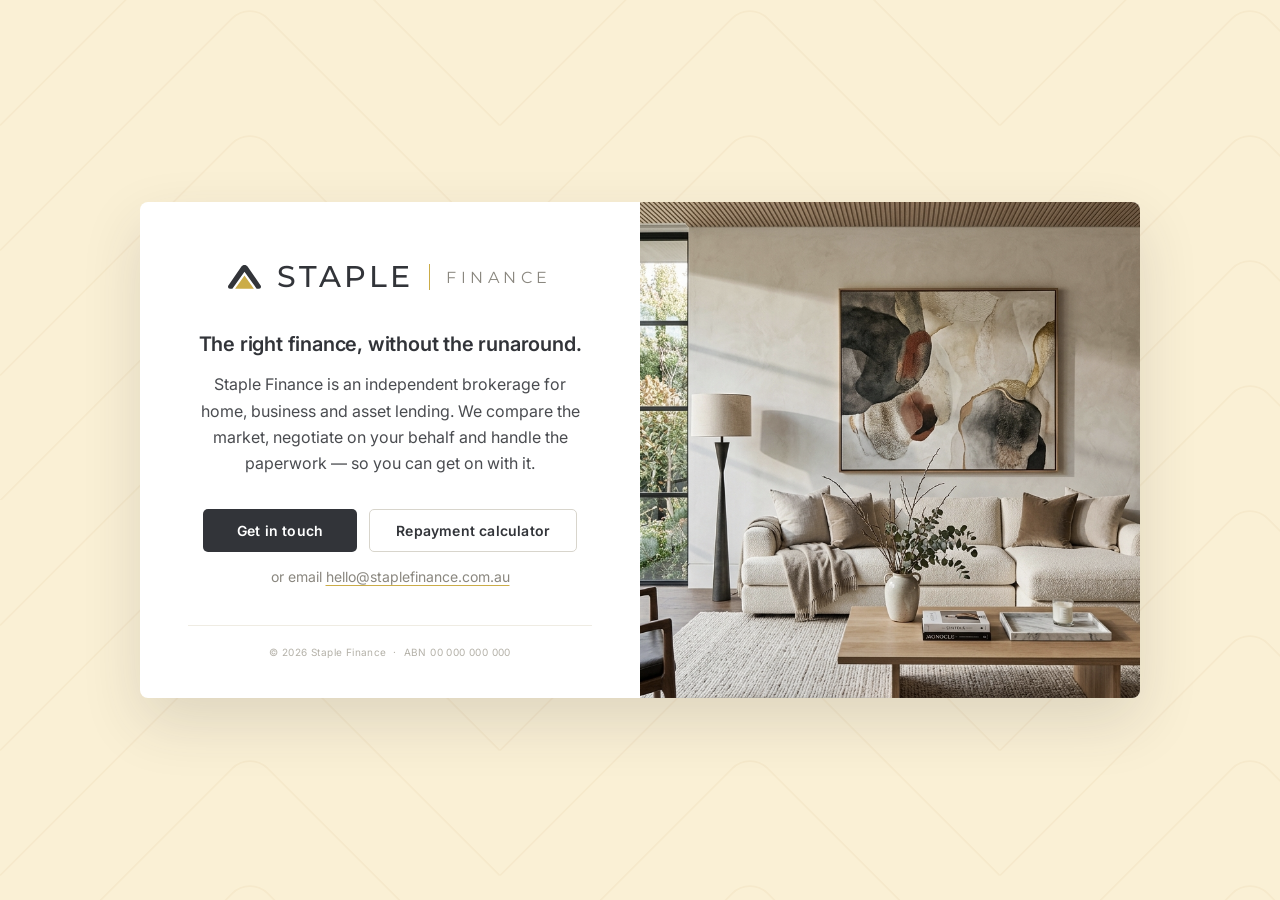
==== index.html @ e31e8fbb "Add files via upload" ====
<!DOCTYPE html>
<html lang="en">
<head>
<meta charset="UTF-8">
<meta name="viewport" content="width=device-width, initial-scale=1.0">
<title>Staple Finance — Finance brokerage</title>
<meta name="description" content="Staple Finance is an independent finance brokerage. Home, business and asset lending — compared, negotiated and handled for you.">
<link rel="preconnect" href="https://fonts.googleapis.com">
<link rel="preconnect" href="https://fonts.gstatic.com" crossorigin>
<link href="https://fonts.googleapis.com/css2?family=Montserrat:wght@400;500&family=Inter:wght@400;600&display=swap" rel="stylesheet">
<link rel="stylesheet" href="style.css">
</head>
<body>

  <!-- One card, two views. The home view
       and the calculator view live inside
       the same white card; switching views
       animates the card's size smoothly
       (see the router script at the bottom
       of this file). -->
  <main class="content-box" id="card">

    <!-- ================================
         VIEW 1 — HOME
    ================================= -->
    <div class="view view-home" id="viewHome">

      <div class="card-content">

        <!-- Logo lockup (Option 03 — inline) -->
        <div class="logo-block">
          <svg class="logo-mark" viewBox="0 0 234.395 168.087" role="img" aria-label="Staple Finance logo">
            <g transform="matrix(1.4234267,0,0,1.4234267,-28.850034,-114.42815)">
              <path fill="#323439" d="m 102.59697,80.389591 c -5.995126,-0.03627 -12.215134,3.16446 -16.22981,8.991109 l -64.279208,93.29066 c -0.02399,0.0345 -0.04761,0.0691 -0.07116,0.10383 l -0.01343,0.0189 c -1.130088,1.6703 -1.735381,3.6522 -1.735343,5.68198 6e-5,5.5226 4.387096,9.99937 9.798516,9.99928 0.04978,4e-5 0.09943,-3e-5 0.14921,-7.3e-4 v 7.3e-4 h 11.816306 l 60.570729,-84.5544 60.57073,84.5544 h 11.86423 v -3.6e-4 c 0.0338,3.5e-4 0.0675,3.7e-4 0.10129,3.6e-4 5.41142,1e-4 9.79845,-4.47668 9.79851,-9.99928 -0.003,-2.03107 -0.61302,-4.01308 -1.74732,-5.68198 h 0.0116 l -0.10964,-0.15864 -0.001,-0.002 -7.3e-4,-0.001 -64.2527,-93.251447 c -4.01714,-5.830227 -10.2422,-9.031735 -16.24071,-8.991472 z"/>
              <path fill="#cbac48" transform="matrix(0.90777904,0,0,0.7310362,14.575642,61.679093)" d="m 96.969789,97.631096 51.670271,89.495534 -103.340543,0 z"/>
            </g>
          </svg>
          <span class="logo-staple">STAPLE</span>
          <span class="logo-divider" aria-hidden="true"></span>
          <span class="logo-finance">Finance</span>
        </div>

        <h1>The right finance, without the&nbsp;runaround.</h1>

        <p class="lede">
          Staple Finance is an independent brokerage for home, business
          and asset lending. We compare the market, negotiate on your
          behalf and handle the paperwork — so you can get on with it.
        </p>

        <div class="btn-row">
          <a href="mailto:hello@staplefinance.com.au" class="btn">Get in touch</a>
          <a href="#calculator" class="btn btn-ghost">Repayment calculator</a>
        </div>

        <p class="alt-contact">
          or email <a href="mailto:hello@staplefinance.com.au">hello@staplefinance.com.au</a>
        </p>

        <footer class="fineprint">
          © 2026 Staple Finance&nbsp;&nbsp;·&nbsp;&nbsp;ABN 00 000 000 000
        </footer>

      </div>

      <div class="card-image">
        <img src="assets/Image_211234.jpeg" alt="">
      </div>

    </div>

    <!-- ================================
         VIEW 2 — CALCULATOR
    ================================= -->
    <div class="view view-calc" id="viewCalc" hidden>

      <header class="calc-header">
        <a href="#home" class="calc-brand" aria-label="Staple Finance — home">
          <svg class="logo-mark" viewBox="0 0 234.395 168.087" role="img" aria-label="">
            <g transform="matrix(1.4234267,0,0,1.4234267,-28.850034,-114.42815)">
              <path fill="#323439" d="m 102.59697,80.389591 c -5.995126,-0.03627 -12.215134,3.16446 -16.22981,8.991109 l -64.279208,93.29066 c -0.02399,0.0345 -0.04761,0.0691 -0.07116,0.10383 l -0.01343,0.0189 c -1.130088,1.6703 -1.735381,3.6522 -1.735343,5.68198 6e-5,5.5226 4.387096,9.99937 9.798516,9.99928 0.04978,4e-5 0.09943,-3e-5 0.14921,-7.3e-4 v 7.3e-4 h 11.816306 l 60.570729,-84.5544 60.57073,84.5544 h 11.86423 v -3.6e-4 c 0.0338,3.5e-4 0.0675,3.7e-4 0.10129,3.6e-4 5.41142,1e-4 9.79845,-4.47668 9.79851,-9.99928 -0.003,-2.03107 -0.61302,-4.01308 -1.74732,-5.68198 h 0.0116 l -0.10964,-0.15864 -0.001,-0.002 -7.3e-4,-0.001 -64.2527,-93.251447 c -4.01714,-5.830227 -10.2422,-9.031735 -16.24071,-8.991472 z"/>
              <path fill="#cbac48" transform="matrix(0.90777904,0,0,0.7310362,14.575642,61.679093)" d="m 96.969789,97.631096 51.670271,89.495534 -103.340543,0 z"/>
            </g>
          </svg>
          <span class="logo-staple">STAPLE</span>
          <span class="logo-divider" aria-hidden="true"></span>
          <span class="logo-finance">Finance</span>
        </a>
        <a href="#home" class="back-link">&larr; Back</a>
      </header>

      <h1 class="calc-title">Repayment calculator</h1>

      <div class="calc-grid">

        <!-- =========== Controls =========== -->
        <div class="calc-controls">

          <div class="field">
            <label class="field-label" for="loanAmount">Loan amount</label>
            <div class="money-input">
              <span class="money-prefix">$</span>
              <input type="text" id="loanAmount" inputmode="numeric" value="500,000" autocomplete="off">
            </div>
          </div>

          <div class="field">
            <span class="field-label" id="freqLabel">Payment frequency</span>
            <div class="segmented" role="group" aria-labelledby="freqLabel">
              <button type="button" data-freq="weekly">Weekly</button>
              <button type="button" data-freq="fortnightly">Fortnightly</button>
              <button type="button" data-freq="monthly" class="active">Monthly</button>
            </div>
          </div>

          <div class="field">
            <label class="field-label" for="rate">
              Interest rate
              <span class="field-value">
                <input type="number" class="inline-num" id="rateInput" min="1" max="10" step="0.05" value="5.5" inputmode="decimal">
                <span class="unit">% p.a.</span>
              </span>
            </label>
            <input type="range" id="rate" min="1" max="10" step="0.05" value="5.5" aria-label="Interest rate slider">
            <div class="range-ends"><span>1%</span><span>10%</span></div>
          </div>

          <div class="field">
            <label class="field-label" for="term">
              Loan term
              <span class="field-value">
                <input type="number" class="inline-num" id="termInput" min="1" max="40" step="1" value="30" inputmode="numeric">
                <span class="unit">years</span>
              </span>
            </label>
            <input type="range" id="term" min="1" max="40" step="1" value="30" aria-label="Loan term slider">
            <div class="range-ends"><span>1 yr</span><span>40 yrs</span></div>
          </div>

        </div>

        <!-- =========== Results =========== -->
        <div class="calc-results">

          <div class="repayment-hero">
            <div class="repayment-label" id="repaymentLabel">Monthly repayments</div>
            <div class="repayment-amount" id="repaymentAmount">$2,839</div>
            <div class="repayment-monthly-wrap" id="monthlyWrap">
              <div class="repayment-monthly" id="repaymentMonthly"></div>
            </div>
          </div>

          <div class="stat-row">
            <div class="stat">
              <span class="stat-label">Total interest</span>
              <span class="stat-value" id="totalInterest">–</span>
            </div>
            <div class="stat">
              <span class="stat-label">Total paid</span>
              <span class="stat-value" id="totalPaid">–</span>
            </div>
          </div>

          <div class="chart-wrap" id="chartWrap">
            <div class="chart-legend">
              <span class="key"><span class="swatch swatch-ink"></span>Total remaining</span>
              <span class="key"><span class="swatch swatch-gold"></span>Principal</span>
              <span class="key"><span class="swatch swatch-area"></span>Interest remaining</span>
            </div>
            <canvas id="chart" height="260" aria-label="Chart showing the principal and total amount remaining reducing over the life of the loan" role="img"></canvas>
            <div class="chart-tip" id="chartTip" role="status" aria-live="polite"></div>
          </div>

        </div>
      </div>

      <footer class="fineprint calc-fineprint">
        Estimates only, based on the inputs above, and assume the rate stays the same
        for the full term. Excludes fees and charges. This is general information,
        not financial or credit advice.
      </footer>

    </div>

  </main>

<script>
(function () {
  "use strict";

  /* ====================================
     PART 1 — VIEW ROUTER + CARD MORPH
     Swapping views uses the FLIP
     technique: measure the card, swap
     the content, measure again, then
     animate from the old size to the
     new size. Works in every browser.
  ==================================== */
  var card     = document.getElementById("card");
  var viewHome = document.getElementById("viewHome");
  var viewCalc = document.getElementById("viewCalc");
  var reduceMotion = window.matchMedia("(prefers-reduced-motion: reduce)");
  var morphTimer = null;

  function currentTarget() {
    return location.hash === "#calculator" ? "calc" : "home";
  }

  function applyView(target, animate) {
    var showEl = target === "calc" ? viewCalc : viewHome;
    var hideEl = target === "calc" ? viewHome : viewCalc;
    if (!showEl.hidden) return; /* already showing */

    if (!animate || reduceMotion.matches) {
      hideEl.hidden = true;
      showEl.hidden = false;
      if (target === "calc") update();
      return;
    }

    /* F irst: measure the card as it is */
    var first = card.getBoundingClientRect();

    /* swap the content */
    hideEl.hidden = true;
    showEl.hidden = false;
    if (target === "calc") update(); /* draw chart at new width */

    /* L ast: measure the card as it will be */
    var second = card.getBoundingClientRect();

    /* I nvert: pin the card at its old size */
    card.style.width  = first.width + "px";
    card.style.height = first.height + "px";
    void card.offsetWidth; /* force the browser to apply it */

    /* P lay: transition to the new size */
    card.classList.add("morphing");
    showEl.classList.add("view-enter");
    card.style.width  = second.width + "px";
    card.style.height = second.height + "px";

    clearTimeout(morphTimer);
    var done = function () {
      card.classList.remove("morphing");
      card.style.width = "";
      card.style.height = "";
      showEl.classList.remove("view-enter");
    };
    card.addEventListener("transitionend", function handler(e) {
      if (e.target !== card) return;
      card.removeEventListener("transitionend", handler);
      clearTimeout(morphTimer);
      done();
    });
    morphTimer = setTimeout(done, 600); /* safety net */
  }

  window.addEventListener("hashchange", function () {
    applyView(currentTarget(), true);
  });

  /* ====================================
     PART 2 — CALCULATOR
  ==================================== */
  var state = { amount: 500000, freq: "monthly", rate: 5.5, term: 30 };
  var PERIODS = { weekly: 52, fortnightly: 26, monthly: 12 };
  var FREQ_LABEL = { weekly: "Weekly repayments", fortnightly: "Fortnightly repayments", monthly: "Monthly repayments" };

  var amountEl  = document.getElementById("loanAmount");
  var rateEl    = document.getElementById("rate");
  var termEl    = document.getElementById("term");
  var rateInput = document.getElementById("rateInput");
  var termInput = document.getElementById("termInput");
  var segBtns   = document.querySelectorAll(".segmented button");
  var repayLbl  = document.getElementById("repaymentLabel");
  var repayAmt  = document.getElementById("repaymentAmount");
  var repayMo   = document.getElementById("repaymentMonthly");
  var moWrap    = document.getElementById("monthlyWrap");
  var intEl     = document.getElementById("totalInterest");
  var paidEl    = document.getElementById("totalPaid");
  var canvas    = document.getElementById("chart");
  var chartWrap = document.getElementById("chartWrap");
  var chartTip  = document.getElementById("chartTip");
  var ctx       = canvas.getContext("2d");

  /* Everything the chart + tooltip needs,
     refreshed on every recalculation */
  var geo = null;
  var hoverYear = null;

  function fmt(v) {
    return "$" + Math.round(v).toLocaleString("en-AU");
  }
  function fmtShort(v) {
    if (v >= 1e6) return "$" + (v / 1e6).toFixed(v >= 1e7 ? 0 : 1) + "m";
    if (v >= 1e3) return "$" + Math.round(v / 1e3) + "k";
    return "$" + Math.round(v);
  }
  function clamp(v, lo, hi) {
    return Math.min(hi, Math.max(lo, v));
  }

  function repaymentPerPeriod(L, annualPct, years, periodsPerYear) {
    var r = annualPct / 100 / periodsPerYear;
    var n = years * periodsPerYear;
    if (r === 0) return L / n;
    return (L * r) / (1 - Math.pow(1 + r, -n));
  }

  function balanceAfter(L, r, pay, k) {
    if (r === 0) return Math.max(0, L - pay * k);
    var g = Math.pow(1 + r, k);
    return Math.max(0, L * g - (pay * (g - 1)) / r);
  }

  function update() {
    var periods = PERIODS[state.freq];
    var pay = repaymentPerPeriod(state.amount, state.rate, state.term, periods);
    var totalPaid = pay * periods * state.term;

    repayLbl.textContent = FREQ_LABEL[state.freq];
    repayAmt.textContent = fmt(pay);

    if (state.freq !== "monthly") {
      var monthlyPay = repaymentPerPeriod(state.amount, state.rate, state.term, 12);
      repayMo.textContent = "\u2248 " + fmt(monthlyPay) + " per month";
      moWrap.classList.add("open");
    } else {
      moWrap.classList.remove("open");
    }

    intEl.textContent  = fmt(totalPaid - state.amount);
    paidEl.textContent = fmt(totalPaid);

    /* Build the chart data */
    var r = state.rate / 100 / periods;
    var n = state.term * periods;
    var balance = [], totalRemaining = [];
    for (var y = 0; y <= state.term; y++) {
      var k = y * periods;
      balance.push(balanceAfter(state.amount, r, pay, k));
      totalRemaining.push(pay * (n - k));
    }

    geo = {
      pay: pay,
      periods: periods,
      years: state.term,
      balance: balance,
      totalRemaining: totalRemaining,
      maxY: totalPaid
    };
    hoverYear = null;
    hideTip();
    drawChart();
  }

  /* ------------------------------------
     Chart — two declining lines.
     · ink  = total remaining to pay
     · gold = principal still owed
     The grey band between them is the
     interest still to be paid; the gold
     area under the principal line is
     the principal still owed.
  ------------------------------------ */
  function drawChart() {
    if (!geo) return;

    var dpr = window.devicePixelRatio || 1;
    var cssW = canvas.clientWidth;
    var cssH = 260;
    if (cssW === 0) return; /* view is hidden */
    canvas.width = cssW * dpr;
    canvas.height = cssH * dpr;
    ctx.setTransform(dpr, 0, 0, dpr, 0, 0);

    var padL = 52, padR = 10, padT = 12, padB = 30;
    var w = cssW - padL - padR;
    var h = cssH - padT - padB;

    /* remember for the tooltip */
    geo.padL = padL; geo.w = w;

    var years = geo.years;
    var maxY = geo.maxY;

    function X(yy) { return padL + (yy / years) * w; }
    function Y(v)  { return padT + h - (v / maxY) * h; }

    ctx.clearRect(0, 0, cssW, cssH);
    ctx.font = "10px Inter, sans-serif";
    ctx.fillStyle = "#b4b1a8";

    /* horizontal gridlines + labels */
    ctx.strokeStyle = "#efece3";
    ctx.lineWidth = 1;
    var steps = 4;
    for (var i = 0; i <= steps; i++) {
      var v = (maxY / steps) * i;
      var gy = Y(v);
      ctx.beginPath();
      ctx.moveTo(padL, gy);
      ctx.lineTo(padL + w, gy);
      ctx.stroke();
      ctx.textAlign = "right";
      ctx.fillText(fmtShort(v), padL - 8, gy + 3);
    }

    /* x-axis labels */
    ctx.textAlign = "center";
    var xStep = years > 30 ? 10 : years > 12 ? 5 : years > 6 ? 2 : 1;
    for (var yr = 0; yr <= years; yr += xStep) {
      ctx.fillText(yr, X(yr), padT + h + 18);
    }
    ctx.fillText("Years", padL + w / 2, padT + h + 30);

    /* grey band — interest remaining:
       forward along the total line, back
       along the principal line */
    ctx.beginPath();
    ctx.moveTo(X(0), Y(geo.totalRemaining[0]));
    for (var a = 1; a <= years; a++) ctx.lineTo(X(a), Y(geo.totalRemaining[a]));
    for (var b = years; b >= 0; b--) ctx.lineTo(X(b), Y(geo.balance[b]));
    ctx.closePath();
    ctx.fillStyle = "rgba(50, 52, 57, 0.08)";
    ctx.fill();

    /* gold area — principal still owed */
    ctx.beginPath();
    ctx.moveTo(X(0), Y(geo.balance[0]));
    for (var c = 1; c <= years; c++) ctx.lineTo(X(c), Y(geo.balance[c]));
    ctx.lineTo(X(years), Y(0));
    ctx.lineTo(X(0), Y(0));
    ctx.closePath();
    ctx.fillStyle = "rgba(203, 172, 72, 0.14)";
    ctx.fill();

    function line(series, color) {
      ctx.strokeStyle = color;
      ctx.lineWidth = 2;
      ctx.lineJoin = "round";
      ctx.beginPath();
      for (var p = 0; p <= years; p++) {
        var px = X(p), py = Y(series[p]);
        if (p === 0) ctx.moveTo(px, py); else ctx.lineTo(px, py);
      }
      ctx.stroke();
    }

    line(geo.totalRemaining, "#323439");
    line(geo.balance, "#cbac48");

    /* hover marker: vertical guide + dots */
    if (hoverYear !== null) {
      var hx = X(hoverYear);
      ctx.strokeStyle = "#d8d5cc";
      ctx.lineWidth = 1;
      ctx.setLineDash([3, 3]);
      ctx.beginPath();
      ctx.moveTo(hx, padT);
      ctx.lineTo(hx, padT + h);
      ctx.stroke();
      ctx.setLineDash([]);

      function dot(v, color) {
        ctx.beginPath();
        ctx.arc(hx, Y(v), 4, 0, Math.PI * 2);
        ctx.fillStyle = color;
        ctx.fill();
        ctx.strokeStyle = "#ffffff";
        ctx.lineWidth = 1.5;
        ctx.stroke();
      }
      dot(geo.totalRemaining[hoverYear], "#323439");
      dot(geo.balance[hoverYear], "#cbac48");
    }
  }

  /* ------------------------------------
     Tooltip — snaps to the nearest year,
     follows the cursor.
  ------------------------------------ */
  function showTip(e) {
    if (!geo || !geo.w) return;

    var rect = canvas.getBoundingClientRect();
    var x = e.clientX - rect.left;
    var frac = clamp((x - geo.padL) / geo.w, 0, 1);
    var yr = Math.round(frac * geo.years);

    if (yr !== hoverYear) {
      hoverYear = yr;
      drawChart();
    }

    var balance = geo.balance[yr];
    var principalPaid = state.amount - balance;
    var paidToDate = geo.pay * geo.periods * yr;
    var interestPaid = Math.max(0, paidToDate - principalPaid);

    chartTip.innerHTML =
      '<div class="tip-year">Year ' + yr + "</div>" +
      '<div class="tip-row"><span class="tip-dot" style="background:#cbac48"></span>Balance<b>' + fmt(balance) + "</b></div>" +
      '<div class="tip-row"><span class="tip-dot" style="background:#323439"></span>Principal paid<b>' + fmt(principalPaid) + "</b></div>" +
      '<div class="tip-row"><span class="tip-dot tip-dot-hollow"></span>Interest paid<b>' + fmt(interestPaid) + "</b></div>";
    chartTip.style.display = "block";

    /* position beside the cursor, flipping
       to the left near the right edge */
    var wrapRect = chartWrap.getBoundingClientRect();
    var tipW = chartTip.offsetWidth;
    var left = e.clientX - wrapRect.left + 16;
    if (left + tipW > wrapRect.width - 4) {
      left = e.clientX - wrapRect.left - tipW - 16;
    }
    var top = e.clientY - wrapRect.top + 16;
    var tipH = chartTip.offsetHeight;
    if (top + tipH > wrapRect.height - 4) {
      top = e.clientY - wrapRect.top - tipH - 12;
    }
    chartTip.style.left = left + "px";
    chartTip.style.top = top + "px";
  }

  function hideTip() {
    chartTip.style.display = "none";
    if (hoverYear !== null) {
      hoverYear = null;
      drawChart();
    }
  }

  canvas.addEventListener("mousemove", showTip);
  canvas.addEventListener("mouseleave", hideTip);

  /* ------------------------------------
     Control events
  ------------------------------------ */
  amountEl.addEventListener("input", function () {
    var digits = amountEl.value.replace(/[^0-9]/g, "").slice(0, 9);
    state.amount = digits ? parseInt(digits, 10) : 0;
    amountEl.value = state.amount ? state.amount.toLocaleString("en-AU") : "";
    update();
  });

  rateEl.addEventListener("input", function () {
    state.rate = parseFloat(rateEl.value);
    rateInput.value = state.rate;
    update();
  });

  rateInput.addEventListener("input", function () {
    var v = parseFloat(rateInput.value);
    if (!isNaN(v) && v >= 1 && v <= 10) {
      state.rate = v;
      rateEl.value = v;
      update();
    }
  });

  rateInput.addEventListener("change", function () {
    var v = parseFloat(rateInput.value);
    if (isNaN(v)) v = state.rate;
    v = clamp(v, 1, 10);
    state.rate = v;
    rateInput.value = v;
    rateEl.value = v;
    update();
  });

  termEl.addEventListener("input", function () {
    state.term = parseInt(termEl.value, 10);
    termInput.value = state.term;
    update();
  });

  termInput.addEventListener("input", function () {
    var v = parseInt(termInput.value, 10);
    if (!isNaN(v) && v >= 1 && v <= 40) {
      state.term = v;
      termEl.value = v;
      update();
    }
  });

  termInput.addEventListener("change", function () {
    var v = parseInt(termInput.value, 10);
    if (isNaN(v)) v = state.term;
    v = clamp(v, 1, 40);
    state.term = v;
    termInput.value = v;
    termEl.value = v;
    update();
  });

  segBtns.forEach(function (btn) {
    btn.addEventListener("click", function () {
      segBtns.forEach(function (b) { b.classList.remove("active"); });
      btn.classList.add("active");
      state.freq = btn.dataset.freq;
      update();
    });
  });

  window.addEventListener("resize", function () {
    if (!viewCalc.hidden) update();
  });

  /* ------------------------------------
     Boot: show whichever view the URL
     asks for (no animation on first load)
  ------------------------------------ */
  applyView(currentTarget(), false);
  update();
})();
</script>

</body>
</html>
---- style.css ----
/* ---------------------------------
   Brand tokens
   Single source of truth for the
   brand colours, pulled straight
   from the logo SVG.
--------------------------------- */
:root {
  --ink:        #323439;  /* charcoal from the mark        */
  --gold:       #cbac48;  /* triangle gold from the mark   */
  --paper:      #FAF0D5;  /* page background               */
  --text:       #4a4c50;  /* body copy                     */
  --text-muted: #8a877f;  /* secondary text / FINANCE      */
  --text-faint: #b4b1a8;  /* fine print                    */
  --hairline:   #efece3;  /* dividers / gridlines          */

  --font-brand: 'Montserrat', -apple-system, BlinkMacSystemFont, "Segoe UI", Helvetica, Arial, sans-serif;
  --font-body:  'Inter', -apple-system, BlinkMacSystemFont, "Segoe UI", Helvetica, Arial, sans-serif;
}

/* ---------------------------------
   Base reset
--------------------------------- */
* {
  box-sizing: border-box;
  margin: 0;
  padding: 0;
}

html, body {
  height: 100%;
}

body {
  min-height: 100vh;
  display: flex;
  align-items: center;
  justify-content: center;
  font-family: var(--font-body);
  padding: 40px 20px;

  /* Repeating SVG texture over a solid
     warm paper tone. If background.svg
     is missing the paper colour still
     shows, so the page never breaks. */
  background-image:
    url("assets/background.svg"),
    radial-gradient(circle at right, var(--paper) 0%, var(--paper) 100%);
  background-repeat: repeat, no-repeat;
  background-size: 500px 500px, cover;
}

/* ---------------------------------
   Content box — split card
   Two-column flex container: content
   pane left, image pane right.
--------------------------------- */
.content-box {
  background: #ffffff;
  max-width: 1000px;
  width: 100%;
  overflow: hidden;
  border-radius: 8px;
  box-shadow: 0 24px 60px rgba(50, 52, 57, 0.14);
  animation: rise-in 0.55s cubic-bezier(0.22, 1, 0.36, 1) both;
}

/* While morphing between views, the
   router pins the card to pixel sizes
   and this transition animates between
   them (the FLIP technique). */
.content-box.morphing {
  transition:
    width  0.45s cubic-bezier(0.22, 1, 0.36, 1),
    height 0.45s cubic-bezier(0.22, 1, 0.36, 1);
}

/* Views inside the card */
.view[hidden] {
  display: none !important;
}

.view-home {
  display: flex;
  align-items: stretch;
}

/* incoming view fades in as the card resizes */
.view-enter {
  animation: view-fade 0.3s ease 0.12s both;
}

@keyframes view-fade {
  from { opacity: 0; }
  to   { opacity: 1; }
}

@media (prefers-reduced-motion: reduce) {
  .content-box.morphing { transition: none; }
  .view-enter { animation: none; }
}

/* Left pane — the original content */
.card-content {
  flex: 1 1 50%;
  padding: 56px 48px 40px;
  text-align: center;
  display: flex;
  flex-direction: column;
  justify-content: center;
}

/* ---------------------------------
   Right pane — the image.
   object-fit: cover fills the pane and
   crops overflow, so any image shape
   works without distortion.

   IMAGE TREATMENTS — uncomment ONE
   "filter" line at a time on the img
   below to trial it:

   A. Slightly desaturated — calms a
      busy or overly colourful photo so
      it doesn't compete with the text.
   B. Warmed — nudges the photo toward
      the brand's gold/paper warmth.
   C. Soft-light — lifts shadows for an
      airier, more editorial feel.
--------------------------------- */
.card-image {
  flex: 1 1 50%;
  min-height: 480px;
  position: relative;
}

.card-image img {
  width: 100%;
  height: 100%;
  object-fit: cover;
  display: block;
  filter: saturate(0.8);

  /* A */ /* filter: saturate(0.8); */
  /* B */ /* filter: saturate(0.9) sepia(0.15); */
  /* C */ /* filter: brightness(1.05) contrast(0.95); */
}

/* D. Charcoal wash — a translucent
   brand-ink overlay across the photo.
   Unifies any image with the palette.
   To trial it, change opacity to a
   value like 0.18 (0 = off). */
.card-image::after {
  content: "";
  position: absolute;
  inset: 0;
  background: var(--ink);
  opacity: 0;
  pointer-events: none;
}

/* ---------------------------------
   Logo lockup — Option 03 (inline)
   mark · STAPLE · gold divider · FINANCE
   all on one baseline-centred row.
--------------------------------- */
.logo-block {
  display: flex;
  align-items: center;
  justify-content: center;
  gap: 16px;
  /* was 28px — bumped up to keep a
     comfortable gap now that the
     pennant rule (and its 32px margin)
     is gone */
  margin-bottom: 36px;
}

.logo-mark {
  width: 33px;
  height: auto;
  flex-shrink: 0;
}

.logo-staple {
  font-family: var(--font-brand);
  font-size: 30px;
  font-weight: 500;
  letter-spacing: 3px;
  color: var(--ink);
}

/* Thin gold divider between the two words */
.logo-divider {
  width: 1px;
  height: 26px;
  background: var(--gold);
}

.logo-finance {
  font-family: var(--font-brand);
  font-size: 16px;
  font-weight: 400;
  letter-spacing: 4.5px;
  text-transform: uppercase;
  color: var(--text-muted);
  /* optical nudge so the small caps sit
     on the same visual centre as STAPLE */
  transform: translateY(1px);
}

/* ---------------------------------
   Type
--------------------------------- */
.card-content h1 {
  font-family: var(--font-body);
  font-size: 20px;
  font-weight: 600;
  letter-spacing: -0.01em;
  line-height: 1.3;
  color: var(--ink);
  margin-bottom: 14px;
}

.lede {
  font-size: 16px;
  line-height: 1.65;
  color: var(--text);
  max-width: 40ch;
  margin: 0 auto 32px;
}

/* ---------------------------------
   Calls to action
   Solid button = primary, ghost
   (outlined) = secondary.
--------------------------------- */
.btn-row {
  display: flex;
  justify-content: center;
  gap: 12px;
  flex-wrap: wrap;
}

.btn {
  display: inline-block;
  background: var(--ink);
  color: #ffffff;
  text-decoration: none;
  padding: 13px 34px;
  border-radius: 5px;
  font-size: 14px;
  font-weight: 600;
  letter-spacing: 0.2px;
  transition: background-color 0.2s ease, color 0.2s ease, border-color 0.2s ease;
}

.btn:hover {
  background: var(--gold);
  color: var(--ink);
}

.btn:focus-visible {
  outline: 2px solid var(--gold);
  outline-offset: 3px;
}

/* Secondary — outlined, quieter */
.btn-ghost {
  background: transparent;
  color: var(--ink);
  border: 1px solid #d8d5cc;
  padding: 12px 26px; /* 1px less to offset the border */
}

.btn-ghost:hover {
  background: transparent;
  border-color: var(--gold);
  color: var(--ink);
}

.alt-contact {
  margin-top: 16px;
  font-size: 14px;
  color: var(--text-muted);
}

.alt-contact a {
  color: var(--text-muted);
  text-decoration: underline;
  text-decoration-color: var(--gold);
  text-underline-offset: 3px;
}

.alt-contact a:hover {
  color: var(--ink);
}

/* ---------------------------------
   Fine print
--------------------------------- */
.fineprint {
  margin-top: 40px;
  padding-top: 20px;
  border-top: 1px solid var(--hairline);
  font-size: 10px;
  letter-spacing: 0.4px;
  color: var(--text-faint);
}

/* ---------------------------------
   Entrance
   A soft rise-and-settle on load.
   Disabled automatically for people
   who prefer reduced motion.
--------------------------------- */
@keyframes rise-in {
  0% {
    opacity: 0;
    transform: translateY(14px);
  }
  100% {
    opacity: 1;
    transform: translateY(0);
  }
}

@media (prefers-reduced-motion: reduce) {
  .content-box {
    animation: none;
  }
}

/* =================================
   CALCULATOR PAGE
   Reuses .content-box so it floats in
   the exact same card space as the
   home page — but single pane.
================================= */
.view-calc {
  padding: 40px 48px 32px;
}

/* Header: small lockup + back link */
.calc-header {
  display: flex;
  align-items: center;
  justify-content: space-between;
  margin-bottom: 32px;
}

.calc-brand {
  display: flex;
  align-items: center;
  gap: 12px;
  text-decoration: none;
}

/* scale the lockup down in the header */
.calc-brand .logo-mark    { width: 24px; }
.calc-brand .logo-staple  { font-size: 17px; letter-spacing: 2px; }
.calc-brand .logo-divider { height: 17px; }
.calc-brand .logo-finance { font-size: 10px; letter-spacing: 3px; }

.back-link {
  font-size: 12px;
  color: var(--text-muted);
  text-decoration: none;
}

.back-link:hover {
  color: var(--ink);
}

.calc-title {
  font-family: var(--font-body);
  font-size: 20px;
  font-weight: 600;
  letter-spacing: -0.01em;
  color: var(--ink);
  margin-bottom: 28px;
}

/* Two columns: controls | results */
.calc-grid {
  display: grid;
  grid-template-columns: 300px 1fr;
  gap: 44px;
  align-items: start;
}

/* ----------- Controls ----------- */
.field {
  margin-bottom: 26px;
}

.field-label {
  display: flex;
  justify-content: space-between;
  align-items: baseline;
  font-family: var(--font-brand);
  font-size: 13px;
  font-weight: 500;
  letter-spacing: 1.5px;
  text-transform: uppercase;
  color: var(--text-muted);
  margin-bottom: 10px;
}

.field-value {
  font-family: var(--font-body);
  font-size: 13px;
  font-weight: 600;
  letter-spacing: 0;
  text-transform: none;
  color: var(--ink);
  display: flex;
  align-items: baseline;
  gap: 4px;
}

/* Small typeable box paired with each
   slider — type a value or drag, both
   stay in sync. */
.inline-num {
  width: 56px;
  border: none;
  border-bottom: 1px solid #d8d5cc;
  background: transparent;
  outline: none;
  text-align: right;
  font-family: var(--font-body);
  font-size: 13px;
  font-weight: 600;
  color: var(--ink);
  padding: 0 2px 2px;
  transition: border-color 0.2s ease;
}

.inline-num:focus {
  border-color: var(--gold);
}

/* hide the number input spinner arrows */
.inline-num::-webkit-outer-spin-button,
.inline-num::-webkit-inner-spin-button {
  -webkit-appearance: none;
  margin: 0;
}

.inline-num[type="number"] {
  -moz-appearance: textfield;
  appearance: textfield;
}

.field-value .unit {
  font-size: 11px;
  font-weight: 400;
  color: var(--text-muted);
}

/* $ amount input */
.money-input {
  display: flex;
  align-items: center;
  border: 1px solid #d8d5cc;
  border-radius: 5px;
  padding: 0 14px;
  transition: border-color 0.2s ease;
}

.money-input:focus-within {
  border-color: var(--gold);
}

.money-prefix {
  color: var(--text-muted);
  font-size: 14px;
  margin-right: 6px;
}

.money-input input {
  border: none;
  outline: none;
  width: 100%;
  padding: 12px 0;
  font-family: var(--font-body);
  font-size: 15px;
  font-weight: 600;
  color: var(--ink);
  background: transparent;
}

/* Frequency segmented control */
.segmented {
  display: flex;
  border: 1px solid #d8d5cc;
  border-radius: 5px;
  overflow: hidden;
}

.segmented button {
  flex: 1;
  padding: 10px 0;
  border: none;
  background: transparent;
  font-family: var(--font-body);
  font-size: 11.5px;
  font-weight: 600;
  color: var(--text-muted);
  cursor: pointer;
  transition: background-color 0.15s ease, color 0.15s ease;
}

.segmented button + button {
  border-left: 1px solid #d8d5cc;
}

.segmented button.active {
  background: var(--ink);
  color: #ffffff;
}

.segmented button:not(.active):hover {
  color: var(--ink);
}

/* Sliders */
input[type="range"] {
  width: 100%;
  accent-color: var(--gold);
  cursor: pointer;
}

.range-ends {
  display: flex;
  justify-content: space-between;
  font-size: 10px;
  color: var(--text-faint);
  margin-top: 4px;
}

/* ----------- Results ----------- */
.repayment-hero {
  background: #faf9f5;
  border: 1px solid var(--hairline);
  border-left: 3px solid var(--gold);
  border-radius: 5px;
  padding: 20px 24px;
  margin-bottom: 18px;
}

.repayment-label {
  font-family: var(--font-brand);
  font-size: 10.5px;
  font-weight: 500;
  letter-spacing: 1.5px;
  text-transform: uppercase;
  color: var(--text-muted);
  margin-bottom: 6px;
}

.repayment-amount {
  font-family: var(--font-body);
  font-size: 34px;
  font-weight: 600;
  letter-spacing: -0.02em;
  color: var(--ink);
  line-height: 1.1;
}

/* The monthly-equivalence line slides
   open and closed. Animating
   grid-template-rows from 0fr to 1fr is
   the clean way to transition to/from
   an auto height — the card grows and
   shrinks smoothly with it. */
.repayment-monthly-wrap {
  display: grid;
  grid-template-rows: 0fr;
  transition: grid-template-rows 0.3s ease;
}

.repayment-monthly-wrap.open {
  grid-template-rows: 1fr;
}

.repayment-monthly {
  overflow: hidden;
  min-height: 0;
  font-size: 12px;
  color: var(--text-muted);
  padding-top: 6px;
  opacity: 0;
  transition: opacity 0.3s ease;
}

.repayment-monthly-wrap.open .repayment-monthly {
  opacity: 1;
}

.stat-row {
  display: flex;
  gap: 32px;
  margin-bottom: 22px;
  padding: 0 4px;
}

.stat-label {
  display: block;
  font-family: var(--font-brand);
  font-size: 10px;
  font-weight: 500;
  letter-spacing: 1.5px;
  text-transform: uppercase;
  color: var(--text-faint);
  margin-bottom: 3px;
}

.stat-value {
  font-size: 15px;
  font-weight: 600;
  color: var(--text);
}

/* Chart */
.chart-wrap {
  width: 100%;
  position: relative; /* anchors the tooltip */
}

/* Hover tooltip — follows the cursor,
   snapping its data to the nearest year */
.chart-tip {
  display: none;
  position: absolute;
  z-index: 5;
  pointer-events: none; /* never blocks the mouse */
  min-width: 168px;
  background: #ffffff;
  border: 1px solid var(--hairline);
  border-radius: 6px;
  box-shadow: 0 10px 28px rgba(50, 52, 57, 0.18);
  padding: 10px 12px;
  font-size: 11px;
  color: var(--text);
}

.tip-year {
  font-family: var(--font-brand);
  font-size: 9.5px;
  font-weight: 500;
  letter-spacing: 1.5px;
  text-transform: uppercase;
  color: var(--text-muted);
  margin-bottom: 6px;
}

.tip-row {
  display: flex;
  align-items: center;
  gap: 6px;
  padding: 2px 0;
}

.tip-row b {
  margin-left: auto;
  font-weight: 600;
  color: var(--ink);
  padding-left: 14px;
}

.tip-dot {
  width: 8px;
  height: 8px;
  border-radius: 50%;
  flex-shrink: 0;
}

.tip-dot-hollow {
  background: rgba(50, 52, 57, 0.12);
  border: 1px solid #d8d5cc;
}

.chart-legend {
  display: flex;
  gap: 18px;
  margin-bottom: 10px;
}

.key {
  display: flex;
  align-items: center;
  gap: 6px;
  font-size: 11px;
  color: var(--text-muted);
}

.swatch {
  width: 14px;
  height: 2px;
  display: inline-block;
}

.swatch-ink  { background: var(--ink); }
.swatch-gold { background: var(--gold); }
.swatch-area { height: 8px; background: rgba(50, 52, 57, 0.12); } /* interest band */

#chart {
  width: 100%;
  display: block;
}

.calc-fineprint {
  margin-top: 32px;
  line-height: 1.6;
}

/* ---------------------------------
   Tablet and below
   Home card stacks; calculator grid
   collapses to one column.
--------------------------------- */
@media (max-width: 860px) {
  .content-box {
    max-width: 560px;
  }

  .view-home {
    flex-direction: column;
  }

  .card-content {
    padding: 48px 36px 36px;
  }

  .card-image {
    min-height: 0;
    height: 240px;
  }

  /* calculator stacks controls above results */
  .view-calc {
    padding: 32px 32px 28px;
  }

  .calc-grid {
    grid-template-columns: 1fr;
    gap: 32px;
  }
}

/* ---------------------------------
   Small screens
--------------------------------- */
@media (max-width: 480px) {
  .card-content {
    padding: 44px 28px 32px;
  }

  .logo-block {
    gap: 12px;
  }

  .logo-mark   { width: 30px; }
  .logo-staple { font-size: 21px; letter-spacing: 2.5px; }
  .logo-divider { height: 21px; }
  .logo-finance { font-size: 11px; letter-spacing: 3.5px; }

  .card-image {
    height: 200px;
  }

  .view-calc {
    padding: 28px 22px 24px;
  }

  .repayment-amount {
    font-size: 28px;
  }
}
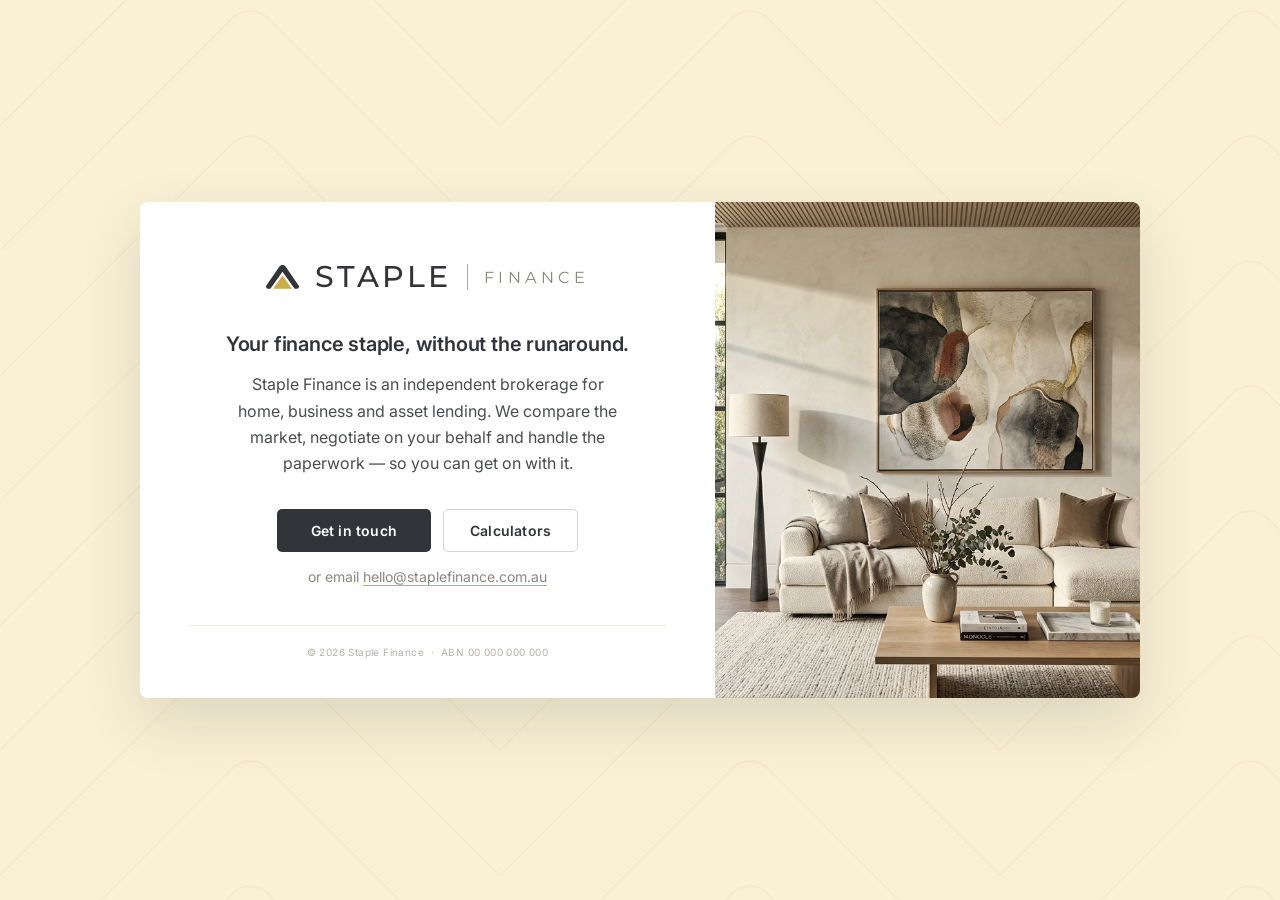
==== commit 96651472: "Add files via upload" ====
--- a/index.html
+++ b/index.html
@@ -9,6 +9,13 @@
 <link rel="preconnect" href="https://fonts.gstatic.com" crossorigin>
 <link href="https://fonts.googleapis.com/css2?family=Montserrat:wght@400;500&family=Inter:wght@400;600&display=swap" rel="stylesheet">
 <link rel="stylesheet" href="style.css">
+<!-- FOUC guard: an empty script element
+     makes Firefox hold the first paint
+     until pending stylesheets are
+     applied, preventing a flash of
+     unstyled content on fast refreshes.
+     Chrome/Edge already block on CSS. -->
+<script>0</script>
 </head>
 <body>
 
@@ -40,7 +47,7 @@
           <span class="logo-finance">Finance</span>
         </div>
 
-        <h1>The right finance, without the&nbsp;runaround.</h1>
+        <h1>Your finance staple, without the&nbsp;runaround.</h1>
 
         <p class="lede">
           Staple Finance is an independent brokerage for home, business
@@ -49,8 +56,8 @@
         </p>
 
         <div class="btn-row">
-          <a href="mailto:hello@staplefinance.com.au" class="btn">Get in touch</a>
-          <a href="#calculator" class="btn btn-ghost">Repayment calculator</a>
+          <a href="#contact" class="btn">Get in touch</a>
+          <a href="#tools" class="btn btn-ghost">Calculators</a>
         </div>
 
         <p class="alt-contact">
@@ -89,96 +96,474 @@
         <a href="#home" class="back-link">&larr; Back</a>
       </header>
 
-      <h1 class="calc-title">Repayment calculator</h1>
-
-      <div class="calc-grid">
-
-        <!-- =========== Controls =========== -->
-        <div class="calc-controls">
-
-          <div class="field">
-            <label class="field-label" for="loanAmount">Loan amount</label>
-            <div class="money-input">
-              <span class="money-prefix">$</span>
-              <input type="text" id="loanAmount" inputmode="numeric" value="500,000" autocomplete="off">
-            </div>
+      <!-- Tool switcher — toggles between the two
+           calculators without leaving the card. -->
+      <div class="tool-tabs" role="tablist" aria-label="Finance tools">
+        <button type="button" class="tool-tab active" data-tool="repayment" role="tab" aria-selected="true" id="tabRepayment">Repayments</button>
+        <button type="button" class="tool-tab" data-tool="capacity" role="tab" aria-selected="false" id="tabCapacity">Borrowing Capacity</button>
+        <button type="button" class="tool-tab" data-tool="early" role="tab" aria-selected="false" id="tabEarly">Early Repayment</button>
+        <button type="button" class="tool-tab" data-tool="terms" role="tab" aria-selected="false" id="tabTerms">Key Terms</button>
+      </div>
+
+      <!-- ================================
+           TOOL A — REPAYMENT CALCULATOR
+      ================================= -->
+      <div class="tool-panel" id="toolRepayment" role="tabpanel" aria-labelledby="tabRepayment">
+
+        <h1 class="calc-title">Repayment calculator</h1>
+
+        <div class="calc-grid">
+
+          <!-- =========== Controls =========== -->
+          <div class="calc-controls">
+
+            <div class="field">
+              <label class="field-label" for="loanAmount">Loan amount</label>
+              <div class="money-input">
+                <span class="money-prefix">$</span>
+                <input type="text" id="loanAmount" inputmode="numeric" value="600,000" autocomplete="off">
+              </div>
+            </div>
+
+            <div class="field">
+              <span class="field-label" id="freqLabel">Payment frequency</span>
+              <div class="segmented" role="group" aria-labelledby="freqLabel">
+                <button type="button" data-freq="weekly">Weekly</button>
+                <button type="button" data-freq="fortnightly">Fortnightly</button>
+                <button type="button" data-freq="monthly" class="active">Monthly</button>
+              </div>
+            </div>
+
+            <div class="field">
+              <label class="field-label" for="rate">
+                Interest rate
+                <span class="field-value">
+                  <input type="number" class="inline-num" id="rateInput" min="1" max="10" step="0.05" value="5.9" inputmode="decimal">
+                  <span class="unit">% p.a.</span>
+                </span>
+              </label>
+              <input type="range" id="rate" min="1" max="10" step="0.05" value="5.9" aria-label="Interest rate slider">
+              <div class="range-ends"><span>1%</span><span>10%</span></div>
+            </div>
+
+            <div class="field">
+              <label class="field-label" for="term">
+                Loan term
+                <span class="field-value">
+                  <input type="number" class="inline-num" id="termInput" min="1" max="40" step="1" value="30" inputmode="numeric">
+                  <span class="unit">years</span>
+                </span>
+              </label>
+              <input type="range" id="term" min="1" max="40" step="1" value="30" aria-label="Loan term slider">
+              <div class="range-ends"><span>1 yr</span><span>40 yrs</span></div>
+            </div>
+
           </div>
 
-          <div class="field">
-            <span class="field-label" id="freqLabel">Payment frequency</span>
-            <div class="segmented" role="group" aria-labelledby="freqLabel">
-              <button type="button" data-freq="weekly">Weekly</button>
-              <button type="button" data-freq="fortnightly">Fortnightly</button>
-              <button type="button" data-freq="monthly" class="active">Monthly</button>
-            </div>
+          <!-- =========== Results =========== -->
+          <div class="calc-results">
+
+            <div class="repayment-hero" id="repayHero">
+              <div class="repayment-label" id="repaymentLabel">Monthly repayments</div>
+              <div class="repayment-hero-row">
+                <div class="repayment-amount" id="repaymentAmount">$2,839</div>
+                <div class="repayment-monthly-inline" id="repaymentMonthly"></div>
+              </div>
+              <div class="hero-tip" id="repayHeroTip" role="tooltip"></div>
+            </div>
+
+            <div class="stat-row">
+              <div class="stat">
+                <span class="stat-label">Total interest</span>
+                <span class="stat-value" id="totalInterest">–</span>
+              </div>
+              <div class="stat">
+                <span class="stat-label">Total paid</span>
+                <span class="stat-value" id="totalPaid">–</span>
+              </div>
+            </div>
+
+            <div class="chart-wrap" id="chartWrap">
+              <div class="chart-legend">
+                <span class="key"><span class="swatch swatch-ink"></span>Total remaining</span>
+                <span class="key"><span class="swatch swatch-gold"></span>Principal</span>
+                <span class="key"><span class="swatch swatch-area"></span>Interest remaining</span>
+              </div>
+              <canvas id="chart" class="calc-chart" height="260" aria-label="Chart showing the principal and total amount remaining reducing over the life of the loan" role="img"></canvas>
+              <div class="chart-tip" id="chartTip" role="status" aria-live="polite"></div>
+            </div>
+
           </div>
-
-          <div class="field">
-            <label class="field-label" for="rate">
-              Interest rate
-              <span class="field-value">
-                <input type="number" class="inline-num" id="rateInput" min="1" max="10" step="0.05" value="5.5" inputmode="decimal">
-                <span class="unit">% p.a.</span>
-              </span>
-            </label>
-            <input type="range" id="rate" min="1" max="10" step="0.05" value="5.5" aria-label="Interest rate slider">
-            <div class="range-ends"><span>1%</span><span>10%</span></div>
-          </div>
-
-          <div class="field">
-            <label class="field-label" for="term">
-              Loan term
-              <span class="field-value">
-                <input type="number" class="inline-num" id="termInput" min="1" max="40" step="1" value="30" inputmode="numeric">
-                <span class="unit">years</span>
-              </span>
-            </label>
-            <input type="range" id="term" min="1" max="40" step="1" value="30" aria-label="Loan term slider">
-            <div class="range-ends"><span>1 yr</span><span>40 yrs</span></div>
-          </div>
-
-        </div>
-
-        <!-- =========== Results =========== -->
-        <div class="calc-results">
-
-          <div class="repayment-hero">
-            <div class="repayment-label" id="repaymentLabel">Monthly repayments</div>
-            <div class="repayment-amount" id="repaymentAmount">$2,839</div>
-            <div class="repayment-monthly-wrap" id="monthlyWrap">
-              <div class="repayment-monthly" id="repaymentMonthly"></div>
-            </div>
-          </div>
-
-          <div class="stat-row">
-            <div class="stat">
-              <span class="stat-label">Total interest</span>
-              <span class="stat-value" id="totalInterest">–</span>
-            </div>
-            <div class="stat">
-              <span class="stat-label">Total paid</span>
-              <span class="stat-value" id="totalPaid">–</span>
-            </div>
-          </div>
-
-          <div class="chart-wrap" id="chartWrap">
-            <div class="chart-legend">
-              <span class="key"><span class="swatch swatch-ink"></span>Total remaining</span>
-              <span class="key"><span class="swatch swatch-gold"></span>Principal</span>
-              <span class="key"><span class="swatch swatch-area"></span>Interest remaining</span>
-            </div>
-            <canvas id="chart" height="260" aria-label="Chart showing the principal and total amount remaining reducing over the life of the loan" role="img"></canvas>
-            <div class="chart-tip" id="chartTip" role="status" aria-live="polite"></div>
-          </div>
-
         </div>
       </div>
 
+      <!-- ================================
+           TOOL B — BORROWING CAPACITY
+      ================================= -->
+      <div class="tool-panel" id="toolCapacity" role="tabpanel" aria-labelledby="tabCapacity" hidden>
+
+        <h1 class="calc-title">Borrowing capacity calculator</h1>
+
+        <div class="calc-grid">
+
+          <!-- =========== Controls =========== -->
+          <div class="calc-controls">
+
+            <div class="field">
+              <label class="field-label" for="affordAmount">Comfortable repayment</label>
+              <div class="money-input">
+                <span class="money-prefix">$</span>
+                <input type="text" id="affordAmount" inputmode="numeric" value="3000" autocomplete="off">
+              </div>
+            </div>
+
+            <div class="field">
+              <span class="field-label" id="freqLabelCap">Repayment frequency</span>
+              <div class="segmented" role="group" aria-labelledby="freqLabelCap" id="segCap">
+                <button type="button" data-freq="weekly">Weekly</button>
+                <button type="button" data-freq="fortnightly">Fortnightly</button>
+                <button type="button" data-freq="monthly" class="active">Monthly</button>
+              </div>
+            </div>
+
+            <div class="field">
+              <label class="field-label" for="rateCap">
+                Interest rate
+                <span class="field-value">
+                  <input type="number" class="inline-num" id="rateInputCap" min="1" max="10" step="0.05" value="5.9" inputmode="decimal">
+                  <span class="unit">% p.a.</span>
+                </span>
+              </label>
+              <input type="range" id="rateCap" min="1" max="10" step="0.05" value="5.9" aria-label="Interest rate slider">
+              <div class="range-ends"><span>1%</span><span>10%</span></div>
+            </div>
+
+            <div class="field">
+              <label class="field-label" for="termCap">
+                Loan term
+                <span class="field-value">
+                  <input type="number" class="inline-num" id="termInputCap" min="1" max="40" step="1" value="30" inputmode="numeric">
+                  <span class="unit">years</span>
+                </span>
+              </label>
+              <input type="range" id="termCap" min="1" max="40" step="1" value="30" aria-label="Loan term slider">
+              <div class="range-ends"><span>1 yr</span><span>40 yrs</span></div>
+            </div>
+
+          </div>
+
+          <!-- =========== Results =========== -->
+          <div class="calc-results">
+
+            <div class="repayment-hero" id="capHero">
+              <div class="repayment-label">Estimated borrowing capacity</div>
+              <div class="repayment-amount" id="capacityAmount">$–</div>
+              <div class="hero-tip" id="capHeroTip" role="tooltip"></div>
+            </div>
+
+            <div class="stat-row">
+              <div class="stat">
+                <span class="stat-label">Total interest</span>
+                <span class="stat-value" id="capTotalInterest">–</span>
+              </div>
+              <div class="stat">
+                <span class="stat-label">Total repaid</span>
+                <span class="stat-value" id="capTotalPaid">–</span>
+              </div>
+            </div>
+
+            <div class="chart-wrap" id="capChartWrap">
+              <div class="chart-legend">
+                <span class="key"><span class="swatch swatch-ink"></span>Borrowing capacity</span>
+                <span class="key"><span class="swatch swatch-dot"></span>Your selected rate</span>
+              </div>
+              <canvas id="capChart" class="calc-chart" height="260" aria-label="Chart showing how estimated borrowing capacity changes as the interest rate changes" role="img"></canvas>
+              <div class="chart-tip" id="capChartTip" role="status" aria-live="polite"></div>
+            </div>
+
+          </div>
+        </div>
+      </div>
+
+      <!-- ================================
+           TOOL C — EARLY REPAYMENT
+      ================================= -->
+      <div class="tool-panel" id="toolEarly" role="tabpanel" aria-labelledby="tabEarly" hidden>
+
+        <h1 class="calc-title">Early repayment calculator</h1>
+
+        <div class="calc-grid">
+
+          <!-- =========== Controls =========== -->
+          <div class="calc-controls">
+
+            <div class="field">
+              <label class="field-label" for="loanAmountEr">Loan amount</label>
+              <div class="money-input">
+                <span class="money-prefix">$</span>
+                <input type="text" id="loanAmountEr" inputmode="numeric" value="600,000" autocomplete="off">
+              </div>
+            </div>
+
+            <div class="field">
+              <span class="field-label" id="freqLabelEr">Payment frequency</span>
+              <div class="segmented" role="group" aria-labelledby="freqLabelEr" id="segEr">
+                <button type="button" data-freq="weekly">Weekly</button>
+                <button type="button" data-freq="fortnightly">Fortnightly</button>
+                <button type="button" data-freq="monthly" class="active">Monthly</button>
+              </div>
+            </div>
+
+            <div class="field">
+              <label class="field-label" for="rateEr">
+                Interest rate
+                <span class="field-value">
+                  <input type="number" class="inline-num" id="rateInputEr" min="1" max="10" step="0.05" value="5.9" inputmode="decimal">
+                  <span class="unit">% p.a.</span>
+                </span>
+              </label>
+              <input type="range" id="rateEr" min="1" max="10" step="0.05" value="5.9" aria-label="Interest rate slider">
+              <div class="range-ends"><span>1%</span><span>10%</span></div>
+            </div>
+
+            <div class="field">
+              <label class="field-label" for="termEr">
+                Loan term
+                <span class="field-value">
+                  <input type="number" class="inline-num" id="termInputEr" min="1" max="40" step="1" value="30" inputmode="numeric">
+                  <span class="unit">years</span>
+                </span>
+              </label>
+              <input type="range" id="termEr" min="1" max="40" step="1" value="30" aria-label="Loan term slider">
+              <div class="range-ends"><span>1 yr</span><span>40 yrs</span></div>
+            </div>
+
+            <div class="field">
+              <label class="field-label" for="extraEr">Extra contribution <span class="unit" id="extraFreqNote">(per month)</span></label>
+              <div class="money-input">
+                <span class="money-prefix">$</span>
+                <input type="text" id="extraEr" inputmode="numeric" value="200" autocomplete="off">
+              </div>
+            </div>
+
+            <div class="field">
+              <label class="field-label" for="startEr">
+                Extra contribution starts after
+                <span class="field-value">
+                  <span id="startErValue">0</span>
+                  <span class="unit">years</span>
+                </span>
+              </label>
+              <input type="range" id="startEr" min="0" max="30" step="1" value="0" aria-label="Years before extra contributions start">
+              <div class="range-ends"><span>Now</span><span>30 yrs</span></div>
+            </div>
+
+          </div>
+
+          <!-- =========== Results =========== -->
+          <div class="calc-results">
+
+            <div class="repayment-hero hero-pair" id="erHero">
+              <div class="hero-cell">
+                <div class="repayment-label">Interest saved</div>
+                <div class="repayment-amount" id="erInterestSaved">–</div>
+              </div>
+              <div class="hero-cell">
+                <div class="repayment-label">Time saved</div>
+                <div class="repayment-amount" id="erTimeSaved">–</div>
+              </div>
+              <div class="hero-tip" id="erHeroTip" role="tooltip"></div>
+            </div>
+
+            <div class="stat-row">
+              <div class="stat">
+                <span class="stat-label">Loan paid off in</span>
+                <span class="stat-value" id="erPayoff">–</span>
+              </div>
+              <div class="stat">
+                <span class="stat-label">Interest payable</span>
+                <span class="stat-value" id="erInterestPayable">–</span>
+              </div>
+            </div>
+
+            <div class="chart-wrap" id="erChartWrap">
+              <div class="chart-legend">
+                <span class="key"><span class="swatch swatch-ink"></span>Without extra repayments</span>
+                <span class="key"><span class="swatch swatch-gold"></span>With extra repayments</span>
+              </div>
+              <canvas id="erChart" class="calc-chart" height="260" aria-label="Chart comparing the loan balance over time with and without extra repayments" role="img"></canvas>
+              <div class="chart-tip" id="erChartTip" role="status" aria-live="polite"></div>
+            </div>
+
+          </div>
+        </div>
+      </div>
+
+      <!-- ================================
+           TOOL D — KEY TERMS
+           Not a calculator — a plain-
+           English glossary of common
+           mortgage terminology.
+      ================================= -->
+      <div class="tool-panel" id="toolTerms" role="tabpanel" aria-labelledby="tabTerms" hidden>
+
+        <h1 class="calc-title">Staple terms, plain English</h1>
+
+        <div class="terms-layout">
+
+          <nav class="terms-nav" aria-label="Term categories">
+            <button type="button" class="terms-nav-btn active" data-terms="termsBasics" aria-expanded="true">The Basics</button>
+            <button type="button" class="terms-nav-btn" data-terms="termsAcronyms" aria-expanded="false">Mortgage Terms</button>
+            <button type="button" class="terms-nav-btn" data-terms="termsLoanTypes" aria-expanded="false">Loan Types</button>
+            <button type="button" class="terms-nav-btn" data-terms="termsFeatures" aria-expanded="false">Loan Features</button>
+          </nav>
+
+          <div class="terms-content">
+
+            <div class="terms-panel" id="termsBasics">
+              <dl class="term-list">
+                <dt>Deposit</dt>
+                <dd>The amount of your own money you contribute towards buying the property. A larger deposit usually means you need to borrow less.</dd>
+                <dt>Refinance</dt>
+                <dd>Replacing your existing home loan with a new one, either with your current lender or a different lender, to access a better interest rate, different loan features, or your available equity.</dd>
+                <dt>Principal</dt>
+                <dd>The amount of money you borrow from the lender to buy a property. As you make repayments, your principal gradually reduces.</dd>
+                <dt>Interest</dt>
+                <dd>The cost of borrowing money from the lender. It is calculated as a percentage of your remaining loan balance.</dd>
+                <dt>Equity</dt>
+                <dd>The portion of the property's value that you own. It is the property's current market value minus the remaining balance of your home loan.</dd>
+                <dt>Broker</dt>
+                <dd>A mortgage broker compares home loans from a panel of lenders, recommends suitable options based on your circumstances, and helps manage the application process. In most cases, brokers are paid by the lender rather than the borrower.</dd>
+              </dl>
+            </div>
+
+            <div class="terms-panel" id="termsAcronyms" hidden>
+              <dl class="term-list">
+                <dt>LVR <span class="term-expansion">(Loan-to-Value Ratio)</span></dt>
+                <dd>The size of your loan compared to the property's value, expressed as a percentage. For example, borrowing $400,000 to buy a $500,000 property gives you an LVR of 80%.</dd>
+                <dt>LMI <span class="term-expansion">(Lenders Mortgage Insurance)</span></dt>
+                <dd>A one-off insurance premium usually required when borrowing more than 80% of a property's value. It protects the lender—not you—if you're unable to repay your loan.</dd>
+                <dt>Pre-Approval</dt>
+                <dd>A conditional letter from a lender stating how much they are likely willing to let you borrow. This gives you a clear budget when house hunting.</dd>
+                <dt>Comparison Rate</dt>
+                <dd>A rate that combines the interest rate with most loan fees and charges, giving you a better idea of the overall cost of a loan compared with others.</dd>
+                <dt>First Home Owner Grant (FHOG)</dt>
+                <dd>A government payment available to eligible first home buyers, usually when buying or building a new home. Eligibility and grant amounts vary between each state and territory.</dd>
+                <dt>Settlement</dt>
+                <dd>The day ownership of the property officially transfers to you, and your lender pays the purchase funds to the seller.</dd>
+                <dt>Guarantor</dt>
+                <dd>Someone, usually a parent or close family member, who offers part of their property's equity as security to help you qualify for a home loan or reduce the need for Lenders Mortgage Insurance.
+</dd>
+              </dl>
+            </div>
+
+            <div class="terms-panel" id="termsLoanTypes" hidden>
+              <dl class="term-list">
+                <dt>Variable Rate</dt>
+                <dd>An interest rate that can rise or fall over time. Your repayments may change when the lender adjusts its rates, offering greater flexibility but less repayment certainty.</dd>
+                <dt>Fixed Rate</dt>
+                <dd>An interest rate that is locked in for a set period (usually 1 to 5 years). Your repayments stay the same during this time, providing greater budgeting certainty.</dd>
+                <dt>Interest Only</dt>
+                <dd>A loan where, for an agreed period (usually 1 to 5 years), your repayments cover only the interest charged rather than reducing the amount you borrowed. While repayments are lower during this period, you'll generally pay more interest over the life of the loan.</dd>
+                <dt>Construction Loan</dt>
+                <dd>A loan designed for building a home rather than buying one. The money is released in stages as the build progresses, and you typically only pay interest on the amount drawn down so far.</dd>
+                <dt>Split Loan</dt>
+                <dd>A home loan that combines both fixed and variable interest rates, allowing you to divide your loan between the two.</dd>
+              </dl>
+            </div>
+
+            <div class="terms-panel" id="termsFeatures" hidden>
+              <dl class="term-list">
+                <dt>Offset Account</dt>
+                <dd>An everyday transaction account linked to your home loan. The balance in the account reduces the amount of your loan charged interest, helping you save on interest over time.</dd>
+                <dt>Redraw Facility</dt>
+                <dd>A feature that allows you to make additional repayments on your home loan and access those extra funds later if needed, subject to your lender's conditions.</dd>
+              </dl>
+            </div>
+
+          </div>
+
+        </div>
+      </div>
+
       <footer class="fineprint calc-fineprint">
-        Estimates only, based on the inputs above, and assume the rate stays the same
-        for the full term. Excludes fees and charges. This is general information,
-        not financial or credit advice.
+        Please note: All calculations on this page are indicative estimates based on your inputs, assuming a fixed interest rate and excluding fees or lender-specific criteria. This information is general only and does not constitute financial or credit advice.
       </footer>
+
+    </div>
+
+    <!-- ================================
+         VIEW 3 — CONTACT
+    ================================= -->
+    <div class="view view-contact" id="viewContact" hidden>
+
+      <header class="calc-header">
+        <a href="#home" class="calc-brand" aria-label="Staple Finance — home">
+          <svg class="logo-mark" viewBox="0 0 234.395 168.087" role="img" aria-label="">
+            <g transform="matrix(1.4234267,0,0,1.4234267,-28.850034,-114.42815)">
+              <path fill="#323439" d="m 102.59697,80.389591 c -5.995126,-0.03627 -12.215134,3.16446 -16.22981,8.991109 l -64.279208,93.29066 c -0.02399,0.0345 -0.04761,0.0691 -0.07116,0.10383 l -0.01343,0.0189 c -1.130088,1.6703 -1.735381,3.6522 -1.735343,5.68198 6e-5,5.5226 4.387096,9.99937 9.798516,9.99928 0.04978,4e-5 0.09943,-3e-5 0.14921,-7.3e-4 v 7.3e-4 h 11.816306 l 60.570729,-84.5544 60.57073,84.5544 h 11.86423 v -3.6e-4 c 0.0338,3.5e-4 0.0675,3.7e-4 0.10129,3.6e-4 5.41142,1e-4 9.79845,-4.47668 9.79851,-9.99928 -0.003,-2.03107 -0.61302,-4.01308 -1.74732,-5.68198 h 0.0116 l -0.10964,-0.15864 -0.001,-0.002 -7.3e-4,-0.001 -64.2527,-93.251447 c -4.01714,-5.830227 -10.2422,-9.031735 -16.24071,-8.991472 z"/>
+              <path fill="#cbac48" transform="matrix(0.90777904,0,0,0.7310362,14.575642,61.679093)" d="m 96.969789,97.631096 51.670271,89.495534 -103.340543,0 z"/>
+            </g>
+          </svg>
+          <span class="logo-staple">STAPLE</span>
+          <span class="logo-divider" aria-hidden="true"></span>
+          <span class="logo-finance">Finance</span>
+        </a>
+        <a href="#home" class="back-link">&larr; Back</a>
+      </header>
+
+      <div class="contact-inner">
+
+        <h1 class="calc-title">Get in touch</h1>
+
+        <p class="contact-lede">
+          Tell us a little about what you're after and we'll get back
+          to you, usually within one business day.
+        </p>
+
+        <form id="contactForm" novalidate>
+
+          <div class="field">
+            <label class="field-label" for="ctName">Name</label>
+            <input type="text" class="text-input" id="ctName" name="name" autocomplete="name" required>
+          </div>
+
+          <div class="field">
+            <label class="field-label" for="ctEmail">Email</label>
+            <input type="email" class="text-input" id="ctEmail" name="email" autocomplete="email" required>
+          </div>
+
+          <div class="field">
+            <label class="field-label" for="ctMessage">Message</label>
+            <textarea class="text-input text-area" id="ctMessage" name="message" rows="5" required></textarea>
+          </div>
+
+          <!-- Honeypot — invisible to humans;
+               bots that fill it are silently
+               ignored. -->
+          <input type="checkbox" name="botcheck" id="ctBotcheck" class="hp-field" tabindex="-1" autocomplete="off" aria-hidden="true">
+
+          <div class="contact-actions">
+            <button type="submit" class="btn" id="ctSubmit">Send message</button>
+          </div>
+
+          <p class="contact-status" id="ctStatus" role="status" aria-live="polite"></p>
+
+        </form>
+
+        <!-- Shown in place of the form after
+             a successful send -->
+        <div class="contact-success" id="ctSuccess" hidden>
+          <div class="contact-success-mark" aria-hidden="true">&#10003;</div>
+          <h2>Thanks — message received.</h2>
+          <p>We'll be in touch shortly. If it's urgent, feel free to email us directly.</p>
+        </div>
+
+        <p class="alt-contact">
+          or email <a href="mailto:hello@staplefinance.com.au">hello@staplefinance.com.au</a>
+        </p>
+
+      </div>
 
     </div>
 
@@ -199,61 +584,103 @@
   var card     = document.getElementById("card");
   var viewHome = document.getElementById("viewHome");
   var viewCalc = document.getElementById("viewCalc");
+  var viewContact = document.getElementById("viewContact");
+  var VIEWS = { home: viewHome, calc: viewCalc, contact: viewContact };
   var reduceMotion = window.matchMedia("(prefers-reduced-motion: reduce)");
   var morphTimer = null;
 
   function currentTarget() {
-    return location.hash === "#calculator" ? "calc" : "home";
-  }
-
-  function applyView(target, animate) {
-    var showEl = target === "calc" ? viewCalc : viewHome;
-    var hideEl = target === "calc" ? viewHome : viewCalc;
-    if (!showEl.hidden) return; /* already showing */
-
-    if (!animate || reduceMotion.matches) {
-      hideEl.hidden = true;
-      showEl.hidden = false;
-      if (target === "calc") update();
+    if (location.hash === "#calculator" || location.hash === "#tools") return "calc";
+    if (location.hash === "#contact") return "contact";
+    return "home";
+  }
+
+  /* Generic FLIP morph: runs swapFn (which
+     changes the DOM), then animates the card
+     smoothly from its old size to its new one.
+     Used for the view switches and the
+     tool-tab switch below. */
+  var morphCleanup = null; /* finalizer for an in-flight morph */
+
+  function morphCard(swapFn, enterEl) {
+    if (reduceMotion.matches) {
+      swapFn();
       return;
     }
 
-    /* F irst: measure the card as it is */
+    /* If a previous morph is still running,
+       finish it NOW — otherwise its pinned
+       inline sizes corrupt the measurements
+       below, and its safety timer later
+       wipes ours mid-animation. */
+    if (morphCleanup) morphCleanup();
+
     var first = card.getBoundingClientRect();
-
-    /* swap the content */
-    hideEl.hidden = true;
-    showEl.hidden = false;
-    if (target === "calc") update(); /* draw chart at new width */
-
-    /* L ast: measure the card as it will be */
+    swapFn();
     var second = card.getBoundingClientRect();
 
-    /* I nvert: pin the card at its old size */
+    /* Release the max-width cap while
+       animating: the target view's class may
+       cap the card NARROWER than the pinned
+       start width (e.g. home 1000px ->
+       contact 620px), which would clamp the
+       pin instantly and kill the animation.
+       Pixel sizes are pinned on both ends,
+       so nothing can actually overflow. */
+    card.style.maxWidth = "none";
     card.style.width  = first.width + "px";
     card.style.height = first.height + "px";
     void card.offsetWidth; /* force the browser to apply it */
 
-    /* P lay: transition to the new size */
     card.classList.add("morphing");
-    showEl.classList.add("view-enter");
+    if (enterEl) enterEl.classList.add("view-enter");
     card.style.width  = second.width + "px";
     card.style.height = second.height + "px";
 
-    clearTimeout(morphTimer);
     var done = function () {
       card.classList.remove("morphing");
       card.style.width = "";
       card.style.height = "";
-      showEl.classList.remove("view-enter");
+      card.style.maxWidth = "";
+      if (enterEl) enterEl.classList.remove("view-enter");
     };
-    card.addEventListener("transitionend", function handler(e) {
+
+    function handler(e) {
       if (e.target !== card) return;
+      finish();
+    }
+
+    function finish() {
       card.removeEventListener("transitionend", handler);
       clearTimeout(morphTimer);
+      morphCleanup = null;
       done();
-    });
-    morphTimer = setTimeout(done, 600); /* safety net */
+    }
+
+    morphCleanup = finish;
+    card.addEventListener("transitionend", handler);
+    morphTimer = setTimeout(finish, 600); /* safety net */
+  }
+
+  function applyView(target, animate) {
+    var showEl = VIEWS[target];
+    if (!showEl.hidden) return; /* already showing */
+
+    function swap() {
+      for (var key in VIEWS) {
+        VIEWS[key].hidden = (key !== target);
+      }
+      card.classList.toggle("calc-active", target === "calc");
+      card.classList.toggle("contact-active", target === "contact");
+      if (target === "calc") updateActiveTool(); /* draw chart at new width */
+    }
+
+    if (!animate) {
+      swap();
+      return;
+    }
+
+    morphCard(swap, showEl);
   }
 
   window.addEventListener("hashchange", function () {
@@ -261,33 +688,15 @@
   });
 
   /* ====================================
-     PART 2 — CALCULATOR
+     PART 2 — SHARED MATH + CHART HELPERS
+     Both tools (repayment + borrowing
+     capacity) share the same amortisation
+     maths and the same chart/tooltip
+     rendering; only the direction of the
+     calculation differs (see Part 3/4).
   ==================================== */
-  var state = { amount: 500000, freq: "monthly", rate: 5.5, term: 30 };
   var PERIODS = { weekly: 52, fortnightly: 26, monthly: 12 };
   var FREQ_LABEL = { weekly: "Weekly repayments", fortnightly: "Fortnightly repayments", monthly: "Monthly repayments" };
-
-  var amountEl  = document.getElementById("loanAmount");
-  var rateEl    = document.getElementById("rate");
-  var termEl    = document.getElementById("term");
-  var rateInput = document.getElementById("rateInput");
-  var termInput = document.getElementById("termInput");
-  var segBtns   = document.querySelectorAll(".segmented button");
-  var repayLbl  = document.getElementById("repaymentLabel");
-  var repayAmt  = document.getElementById("repaymentAmount");
-  var repayMo   = document.getElementById("repaymentMonthly");
-  var moWrap    = document.getElementById("monthlyWrap");
-  var intEl     = document.getElementById("totalInterest");
-  var paidEl    = document.getElementById("totalPaid");
-  var canvas    = document.getElementById("chart");
-  var chartWrap = document.getElementById("chartWrap");
-  var chartTip  = document.getElementById("chartTip");
-  var ctx       = canvas.getContext("2d");
-
-  /* Everything the chart + tooltip needs,
-     refreshed on every recalculation */
-  var geo = null;
-  var hoverYear = null;
 
   function fmt(v) {
     return "$" + Math.round(v).toLocaleString("en-AU");
@@ -301,6 +710,7 @@
     return Math.min(hi, Math.max(lo, v));
   }
 
+  /* Loan amount -> periodic repayment */
   function repaymentPerPeriod(L, annualPct, years, periodsPerYear) {
     var r = annualPct / 100 / periodsPerYear;
     var n = years * periodsPerYear;
@@ -308,247 +718,509 @@
     return (L * r) / (1 - Math.pow(1 + r, -n));
   }
 
+  /* Periodic repayment -> loan amount
+     (the inverse of the above — this is
+     the borrowing-capacity direction) */
+  function loanFromRepayment(pay, annualPct, years, periodsPerYear) {
+    var r = annualPct / 100 / periodsPerYear;
+    var n = years * periodsPerYear;
+    if (r === 0) return pay * n;
+    return (pay * (1 - Math.pow(1 + r, -n))) / r;
+  }
+
   function balanceAfter(L, r, pay, k) {
     if (r === 0) return Math.max(0, L - pay * k);
     var g = Math.pow(1 + r, k);
     return Math.max(0, L * g - (pay * (g - 1)) / r);
   }
 
-  function update() {
-    var periods = PERIODS[state.freq];
-    var pay = repaymentPerPeriod(state.amount, state.rate, state.term, periods);
-    var totalPaid = pay * periods * state.term;
-
-    repayLbl.textContent = FREQ_LABEL[state.freq];
-    repayAmt.textContent = fmt(pay);
-
-    if (state.freq !== "monthly") {
-      var monthlyPay = repaymentPerPeriod(state.amount, state.rate, state.term, 12);
-      repayMo.textContent = "\u2248 " + fmt(monthlyPay) + " per month";
-      moWrap.classList.add("open");
-    } else {
-      moWrap.classList.remove("open");
-    }
-
-    intEl.textContent  = fmt(totalPaid - state.amount);
-    paidEl.textContent = fmt(totalPaid);
-
-    /* Build the chart data */
-    var r = state.rate / 100 / periods;
-    var n = state.term * periods;
-    var balance = [], totalRemaining = [];
-    for (var y = 0; y <= state.term; y++) {
-      var k = y * periods;
-      balance.push(balanceAfter(state.amount, r, pay, k));
-      totalRemaining.push(pay * (n - k));
-    }
-
-    geo = {
-      pay: pay,
-      periods: periods,
-      years: state.term,
-      balance: balance,
-      totalRemaining: totalRemaining,
-      maxY: totalPaid
-    };
-    hoverYear = null;
-    hideTip();
-    drawChart();
-  }
-
   /* ------------------------------------
-     Chart — two declining lines.
+     Chart factory — two declining lines.
      · ink  = total remaining to pay
      · gold = principal still owed
      The grey band between them is the
      interest still to be paid; the gold
      area under the principal line is
      the principal still owed.
+     Returns { setData, redraw } bound to
+     one canvas/tooltip pair, so each tool
+     gets its own independent chart.
   ------------------------------------ */
-  function drawChart() {
-    if (!geo) return;
-
-    var dpr = window.devicePixelRatio || 1;
-    var cssW = canvas.clientWidth;
-    var cssH = 260;
-    if (cssW === 0) return; /* view is hidden */
-    canvas.width = cssW * dpr;
-    canvas.height = cssH * dpr;
-    ctx.setTransform(dpr, 0, 0, dpr, 0, 0);
-
-    var padL = 52, padR = 10, padT = 12, padB = 30;
-    var w = cssW - padL - padR;
-    var h = cssH - padT - padB;
-
-    /* remember for the tooltip */
-    geo.padL = padL; geo.w = w;
-
-    var years = geo.years;
-    var maxY = geo.maxY;
-
-    function X(yy) { return padL + (yy / years) * w; }
-    function Y(v)  { return padT + h - (v / maxY) * h; }
-
-    ctx.clearRect(0, 0, cssW, cssH);
-    ctx.font = "10px Inter, sans-serif";
-    ctx.fillStyle = "#b4b1a8";
-
-    /* horizontal gridlines + labels */
-    ctx.strokeStyle = "#efece3";
-    ctx.lineWidth = 1;
-    var steps = 4;
+  function createChart(canvas, chartWrap, chartTip) {
+    var ctx = canvas.getContext("2d");
+    var geo = null;
+    var hoverYear = null;
+
+    function draw() {
+      if (!geo) return;
+
+      var dpr = window.devicePixelRatio || 1;
+      var cssW = canvas.clientWidth;
+      var cssH = 260;
+      if (cssW === 0) return; /* view/tab is hidden */
+      canvas.width = cssW * dpr;
+      canvas.height = cssH * dpr;
+      ctx.setTransform(dpr, 0, 0, dpr, 0, 0);
+
+      var padL = 52, padR = 10, padT = 12, padB = 30;
+      var w = cssW - padL - padR;
+      var h = cssH - padT - padB;
+
+      geo.padL = padL; geo.w = w;
+
+      var years = geo.years;
+      var maxY = geo.maxY;
+
+      function X(yy) { return padL + (yy / years) * w; }
+      function Y(v)  { return padT + h - (v / maxY) * h; }
+
+      ctx.clearRect(0, 0, cssW, cssH);
+      ctx.font = "10px Inter, sans-serif";
+      ctx.fillStyle = "#b4b1a8";
+
+      ctx.strokeStyle = "#efece3";
+      ctx.lineWidth = 1;
+      var steps = 4;
+      for (var i = 0; i <= steps; i++) {
+        var v = (maxY / steps) * i;
+        var gy = Y(v);
+        ctx.beginPath();
+        ctx.moveTo(padL, gy);
+        ctx.lineTo(padL + w, gy);
+        ctx.stroke();
+        ctx.textAlign = "right";
+        ctx.fillText(fmtShort(v), padL - 8, gy + 3);
+      }
+
+      ctx.textAlign = "center";
+      var xStep = years > 30 ? 10 : years > 12 ? 5 : years > 6 ? 2 : 1;
+      for (var yr = 0; yr <= years; yr += xStep) {
+        ctx.fillText(yr, X(yr), padT + h + 18);
+      }
+      ctx.fillText("Years", padL + w / 2, padT + h + 30);
+
+      ctx.beginPath();
+      ctx.moveTo(X(0), Y(geo.totalRemaining[0]));
+      for (var a = 1; a <= years; a++) ctx.lineTo(X(a), Y(geo.totalRemaining[a]));
+      for (var b = years; b >= 0; b--) ctx.lineTo(X(b), Y(geo.balance[b]));
+      ctx.closePath();
+      ctx.fillStyle = "rgba(50, 52, 57, 0.08)";
+      ctx.fill();
+
+      ctx.beginPath();
+      ctx.moveTo(X(0), Y(geo.balance[0]));
+      for (var c = 1; c <= years; c++) ctx.lineTo(X(c), Y(geo.balance[c]));
+      ctx.lineTo(X(years), Y(0));
+      ctx.lineTo(X(0), Y(0));
+      ctx.closePath();
+      ctx.fillStyle = "rgba(203, 172, 72, 0.14)";
+      ctx.fill();
+
+      function line(series, color) {
+        ctx.strokeStyle = color;
+        ctx.lineWidth = 2;
+        ctx.lineJoin = "round";
+        ctx.beginPath();
+        for (var p = 0; p <= years; p++) {
+          var px = X(p), py = Y(series[p]);
+          if (p === 0) ctx.moveTo(px, py); else ctx.lineTo(px, py);
+        }
+        ctx.stroke();
+      }
+
+      line(geo.totalRemaining, "#323439");
+      line(geo.balance, "#cbac48");
+
+      if (hoverYear !== null) {
+        var hx = X(hoverYear);
+        ctx.strokeStyle = "#d8d5cc";
+        ctx.lineWidth = 1;
+        ctx.setLineDash([3, 3]);
+        ctx.beginPath();
+        ctx.moveTo(hx, padT);
+        ctx.lineTo(hx, padT + h);
+        ctx.stroke();
+        ctx.setLineDash([]);
+
+        function dot(v, color) {
+          ctx.beginPath();
+          ctx.arc(hx, Y(v), 4, 0, Math.PI * 2);
+          ctx.fillStyle = color;
+          ctx.fill();
+          ctx.strokeStyle = "#ffffff";
+          ctx.lineWidth = 1.5;
+          ctx.stroke();
+        }
+        dot(geo.totalRemaining[hoverYear], "#323439");
+        dot(geo.balance[hoverYear], "#cbac48");
+      }
+    }
+
+    function showTip(e) {
+      if (!geo || !geo.w) return;
+
+      var rect = canvas.getBoundingClientRect();
+      var x = e.clientX - rect.left;
+      var frac = clamp((x - geo.padL) / geo.w, 0, 1);
+      var yr = Math.round(frac * geo.years);
+
+      if (yr !== hoverYear) {
+        hoverYear = yr;
+        draw();
+      }
+
+      var balance = geo.balance[yr];
+      var principalPaid = geo.principal - balance;
+      var paidToDate = geo.pay * geo.periods * yr;
+      var interestPaid = Math.max(0, paidToDate - principalPaid);
+
+      chartTip.innerHTML =
+        '<div class="tip-year">Year ' + yr + "</div>" +
+        '<div class="tip-row"><span class="tip-dot" style="background:#cbac48"></span>Balance<b>' + fmt(balance) + "</b></div>" +
+        '<div class="tip-row"><span class="tip-dot" style="background:#323439"></span>Principal paid<b>' + fmt(principalPaid) + "</b></div>" +
+        '<div class="tip-row"><span class="tip-dot tip-dot-hollow"></span>Interest paid<b>' + fmt(interestPaid) + "</b></div>";
+      chartTip.style.display = "block";
+
+      var wrapRect = chartWrap.getBoundingClientRect();
+      var tipW = chartTip.offsetWidth;
+      var left = e.clientX - wrapRect.left + 16;
+      if (left + tipW > wrapRect.width - 4) {
+        left = e.clientX - wrapRect.left - tipW - 16;
+      }
+      var top = e.clientY - wrapRect.top + 16;
+      var tipH = chartTip.offsetHeight;
+      if (top + tipH > wrapRect.height - 4) {
+        top = e.clientY - wrapRect.top - tipH - 12;
+      }
+      chartTip.style.left = left + "px";
+      chartTip.style.top = top + "px";
+    }
+
+    function hideTip() {
+      chartTip.style.display = "none";
+      if (hoverYear !== null) {
+        hoverYear = null;
+        draw();
+      }
+    }
+
+    canvas.addEventListener("mousemove", showTip);
+    canvas.addEventListener("mouseleave", hideTip);
+
+    return {
+      setData: function (pay, periods, years, balance, totalRemaining, maxY, principal) {
+        geo = {
+          pay: pay,
+          periods: periods,
+          years: years,
+          balance: balance,
+          totalRemaining: totalRemaining,
+          maxY: maxY,
+          principal: principal
+        };
+        hoverYear = null;
+        hideTip();
+        draw();
+      },
+      redraw: draw
+    };
+  }
+
+  /* Builds the year-by-year balance/
+     total-remaining arrays that feed a
+     chart, given a settled loan amount,
+     rate, term and periodic repayment. */
+  function buildSchedule(loanAmount, rate, term, periods, pay) {
+    var r = rate / 100 / periods;
+    var n = term * periods;
+    var balance = [], totalRemaining = [];
+    for (var y = 0; y <= term; y++) {
+      var k = y * periods;
+      balance.push(balanceAfter(loanAmount, r, pay, k));
+      totalRemaining.push(pay * (n - k));
+    }
+    return { balance: balance, totalRemaining: totalRemaining };
+  }
+
+  /* Builds the borrowing-capacity curve:
+     for a fixed repayment/term/frequency,
+     how much could be borrowed at each
+     interest rate across the slider's
+     full range. Capacity falls as rate
+     rises, so this is always a smooth,
+     single downward curve. */
+  function buildCapacityCurve(pay, term, periods, minRate, maxRate, step) {
+    var rates = [], capacities = [];
+    var steps = Math.round((maxRate - minRate) / step);
     for (var i = 0; i <= steps; i++) {
-      var v = (maxY / steps) * i;
-      var gy = Y(v);
+      var r = Math.round((minRate + i * step) * 100) / 100;
+      rates.push(r);
+      capacities.push(loanFromRepayment(pay, r, term, periods));
+    }
+    return { rates: rates, capacities: capacities };
+  }
+
+  /* ------------------------------------
+     Chart factory for the borrowing-
+     capacity tool — a single line
+     plotting capacity (Y) against
+     interest rate (X), with a fixed gold
+     dot marking the person's currently
+     selected rate, and a scrubbable
+     tooltip along the curve.
+  ------------------------------------ */
+  function createRateChart(canvas, chartWrap, chartTip) {
+    var ctx = canvas.getContext("2d");
+    var geo = null;
+    var hoverRate = null;
+
+    function nearestIndex(rate) {
+      var idx = Math.round((rate - geo.minRate) / geo.step);
+      return clamp(idx, 0, geo.rates.length - 1);
+    }
+
+    function draw() {
+      if (!geo) return;
+
+      var dpr = window.devicePixelRatio || 1;
+      var cssW = canvas.clientWidth;
+      var cssH = 260;
+      if (cssW === 0) return; /* tab is hidden */
+      canvas.width = cssW * dpr;
+      canvas.height = cssH * dpr;
+      ctx.setTransform(dpr, 0, 0, dpr, 0, 0);
+
+      var padL = 58, padR = 10, padT = 12, padB = 30;
+      var w = cssW - padL - padR;
+      var h = cssH - padT - padB;
+
+      geo.padL = padL; geo.w = w;
+
+      var minRate = geo.minRate, maxRate = geo.maxRate, maxCap = geo.maxCap;
+
+      function X(r) { return padL + ((r - minRate) / (maxRate - minRate)) * w; }
+      function Y(v) { return padT + h - (v / maxCap) * h; }
+
+      ctx.clearRect(0, 0, cssW, cssH);
+      ctx.font = "10px Inter, sans-serif";
+      ctx.fillStyle = "#b4b1a8";
+
+      /* horizontal gridlines + $ labels */
+      ctx.strokeStyle = "#efece3";
+      ctx.lineWidth = 1;
+      var ySteps = 4;
+      for (var i = 0; i <= ySteps; i++) {
+        var v = (maxCap / ySteps) * i;
+        var gy = Y(v);
+        ctx.beginPath();
+        ctx.moveTo(padL, gy);
+        ctx.lineTo(padL + w, gy);
+        ctx.stroke();
+        ctx.textAlign = "right";
+        ctx.fillText(fmtShort(v), padL - 8, gy + 3);
+      }
+
+      /* x-axis rate labels */
+      ctx.textAlign = "center";
+      var xStep = (maxRate - minRate) > 6 ? 2 : 1;
+      for (var r = Math.ceil(minRate); r <= maxRate; r += xStep) {
+        ctx.fillText(r + "%", X(r), padT + h + 18);
+      }
+      ctx.fillText("Interest rate (% p.a.)", padL + w / 2, padT + h + 30);
+
+      /* gold area under the curve */
       ctx.beginPath();
-      ctx.moveTo(padL, gy);
-      ctx.lineTo(padL + w, gy);
-      ctx.stroke();
-      ctx.textAlign = "right";
-      ctx.fillText(fmtShort(v), padL - 8, gy + 3);
-    }
-
-    /* x-axis labels */
-    ctx.textAlign = "center";
-    var xStep = years > 30 ? 10 : years > 12 ? 5 : years > 6 ? 2 : 1;
-    for (var yr = 0; yr <= years; yr += xStep) {
-      ctx.fillText(yr, X(yr), padT + h + 18);
-    }
-    ctx.fillText("Years", padL + w / 2, padT + h + 30);
-
-    /* grey band — interest remaining:
-       forward along the total line, back
-       along the principal line */
-    ctx.beginPath();
-    ctx.moveTo(X(0), Y(geo.totalRemaining[0]));
-    for (var a = 1; a <= years; a++) ctx.lineTo(X(a), Y(geo.totalRemaining[a]));
-    for (var b = years; b >= 0; b--) ctx.lineTo(X(b), Y(geo.balance[b]));
-    ctx.closePath();
-    ctx.fillStyle = "rgba(50, 52, 57, 0.08)";
-    ctx.fill();
-
-    /* gold area — principal still owed */
-    ctx.beginPath();
-    ctx.moveTo(X(0), Y(geo.balance[0]));
-    for (var c = 1; c <= years; c++) ctx.lineTo(X(c), Y(geo.balance[c]));
-    ctx.lineTo(X(years), Y(0));
-    ctx.lineTo(X(0), Y(0));
-    ctx.closePath();
-    ctx.fillStyle = "rgba(203, 172, 72, 0.14)";
-    ctx.fill();
-
-    function line(series, color) {
-      ctx.strokeStyle = color;
+      ctx.moveTo(X(geo.rates[0]), Y(0));
+      for (var a = 0; a < geo.rates.length; a++) ctx.lineTo(X(geo.rates[a]), Y(geo.capacities[a]));
+      ctx.lineTo(X(geo.rates[geo.rates.length - 1]), Y(0));
+      ctx.closePath();
+      ctx.fillStyle = "rgba(203, 172, 72, 0.14)";
+      ctx.fill();
+
+      /* the capacity curve itself */
+      ctx.strokeStyle = "#323439";
       ctx.lineWidth = 2;
       ctx.lineJoin = "round";
       ctx.beginPath();
-      for (var p = 0; p <= years; p++) {
-        var px = X(p), py = Y(series[p]);
+      for (var p = 0; p < geo.rates.length; p++) {
+        var px = X(geo.rates[p]), py = Y(geo.capacities[p]);
         if (p === 0) ctx.moveTo(px, py); else ctx.lineTo(px, py);
       }
       ctx.stroke();
-    }
-
-    line(geo.totalRemaining, "#323439");
-    line(geo.balance, "#cbac48");
-
-    /* hover marker: vertical guide + dots */
-    if (hoverYear !== null) {
-      var hx = X(hoverYear);
+
+      /* fixed marker — the person's
+         currently selected rate */
+      var cx = X(geo.currentRate), cy = Y(geo.currentCap);
       ctx.strokeStyle = "#d8d5cc";
       ctx.lineWidth = 1;
       ctx.setLineDash([3, 3]);
       ctx.beginPath();
-      ctx.moveTo(hx, padT);
-      ctx.lineTo(hx, padT + h);
+      ctx.moveTo(cx, padT);
+      ctx.lineTo(cx, padT + h);
       ctx.stroke();
       ctx.setLineDash([]);
 
-      function dot(v, color) {
+      ctx.beginPath();
+      ctx.arc(cx, cy, 4.5, 0, Math.PI * 2);
+      ctx.fillStyle = "#cbac48";
+      ctx.fill();
+      ctx.strokeStyle = "#ffffff";
+      ctx.lineWidth = 1.5;
+      ctx.stroke();
+
+      /* scrub marker — wherever the
+         mouse is hovering */
+      if (hoverRate !== null && hoverRate !== geo.currentRate) {
+        var hIdx = nearestIndex(hoverRate);
+        var hx = X(geo.rates[hIdx]), hy = Y(geo.capacities[hIdx]);
         ctx.beginPath();
-        ctx.arc(hx, Y(v), 4, 0, Math.PI * 2);
-        ctx.fillStyle = color;
+        ctx.arc(hx, hy, 4, 0, Math.PI * 2);
+        ctx.fillStyle = "#323439";
         ctx.fill();
         ctx.strokeStyle = "#ffffff";
         ctx.lineWidth = 1.5;
         ctx.stroke();
       }
-      dot(geo.totalRemaining[hoverYear], "#323439");
-      dot(geo.balance[hoverYear], "#cbac48");
-    }
-  }
-
-  /* ------------------------------------
-     Tooltip — snaps to the nearest year,
-     follows the cursor.
-  ------------------------------------ */
-  function showTip(e) {
-    if (!geo || !geo.w) return;
-
-    var rect = canvas.getBoundingClientRect();
-    var x = e.clientX - rect.left;
-    var frac = clamp((x - geo.padL) / geo.w, 0, 1);
-    var yr = Math.round(frac * geo.years);
-
-    if (yr !== hoverYear) {
-      hoverYear = yr;
-      drawChart();
-    }
-
-    var balance = geo.balance[yr];
-    var principalPaid = state.amount - balance;
-    var paidToDate = geo.pay * geo.periods * yr;
-    var interestPaid = Math.max(0, paidToDate - principalPaid);
-
-    chartTip.innerHTML =
-      '<div class="tip-year">Year ' + yr + "</div>" +
-      '<div class="tip-row"><span class="tip-dot" style="background:#cbac48"></span>Balance<b>' + fmt(balance) + "</b></div>" +
-      '<div class="tip-row"><span class="tip-dot" style="background:#323439"></span>Principal paid<b>' + fmt(principalPaid) + "</b></div>" +
-      '<div class="tip-row"><span class="tip-dot tip-dot-hollow"></span>Interest paid<b>' + fmt(interestPaid) + "</b></div>";
-    chartTip.style.display = "block";
-
-    /* position beside the cursor, flipping
-       to the left near the right edge */
-    var wrapRect = chartWrap.getBoundingClientRect();
-    var tipW = chartTip.offsetWidth;
-    var left = e.clientX - wrapRect.left + 16;
-    if (left + tipW > wrapRect.width - 4) {
-      left = e.clientX - wrapRect.left - tipW - 16;
-    }
-    var top = e.clientY - wrapRect.top + 16;
-    var tipH = chartTip.offsetHeight;
-    if (top + tipH > wrapRect.height - 4) {
-      top = e.clientY - wrapRect.top - tipH - 12;
-    }
-    chartTip.style.left = left + "px";
-    chartTip.style.top = top + "px";
-  }
-
-  function hideTip() {
-    chartTip.style.display = "none";
-    if (hoverYear !== null) {
-      hoverYear = null;
-      drawChart();
-    }
-  }
-
-  canvas.addEventListener("mousemove", showTip);
-  canvas.addEventListener("mouseleave", hideTip);
-
-  /* ------------------------------------
-     Control events
-  ------------------------------------ */
+    }
+
+    function showTip(e) {
+      if (!geo || !geo.w) return;
+
+      var rect = canvas.getBoundingClientRect();
+      var x = e.clientX - rect.left;
+      var frac = clamp((x - geo.padL) / geo.w, 0, 1);
+      var rate = geo.minRate + frac * (geo.maxRate - geo.minRate);
+      var idx = nearestIndex(rate);
+      var snappedRate = geo.rates[idx];
+
+      if (snappedRate !== hoverRate) {
+        hoverRate = snappedRate;
+        draw();
+      }
+
+      chartTip.innerHTML =
+        '<div class="tip-year">' + snappedRate.toFixed(2) + "% p.a.</div>" +
+        '<div class="tip-row"><span class="tip-dot" style="background:#323439"></span>Borrowing capacity<b>' + fmt(geo.capacities[idx]) + "</b></div>";
+      chartTip.style.display = "block";
+
+      var wrapRect = chartWrap.getBoundingClientRect();
+      var tipW = chartTip.offsetWidth;
+      var left = e.clientX - wrapRect.left + 16;
+      if (left + tipW > wrapRect.width - 4) {
+        left = e.clientX - wrapRect.left - tipW - 16;
+      }
+      var top = e.clientY - wrapRect.top + 16;
+      var tipH = chartTip.offsetHeight;
+      if (top + tipH > wrapRect.height - 4) {
+        top = e.clientY - wrapRect.top - tipH - 12;
+      }
+      chartTip.style.left = left + "px";
+      chartTip.style.top = top + "px";
+    }
+
+    function hideTip() {
+      chartTip.style.display = "none";
+      if (hoverRate !== null) {
+        hoverRate = null;
+        draw();
+      }
+    }
+
+    canvas.addEventListener("mousemove", showTip);
+    canvas.addEventListener("mouseleave", hideTip);
+
+    return {
+      setData: function (rates, capacities, minRate, maxRate, step, maxCap, currentRate, currentCap) {
+        geo = {
+          rates: rates,
+          capacities: capacities,
+          minRate: minRate,
+          maxRate: maxRate,
+          step: step,
+          maxCap: maxCap,
+          currentRate: currentRate,
+          currentCap: currentCap
+        };
+        hoverRate = null;
+        hideTip();
+        draw();
+      },
+      redraw: draw
+    };
+  }
+
+  /* ====================================
+     PART 3 — TOOL A: REPAYMENT CALCULATOR
+  ==================================== */
+  var amountEl  = document.getElementById("loanAmount");
+  var rateEl    = document.getElementById("rate");
+  var termEl    = document.getElementById("term");
+  var rateInput = document.getElementById("rateInput");
+  var termInput = document.getElementById("termInput");
+  var segBtns   = document.querySelectorAll("#toolRepayment .segmented button");
+  var repayLbl  = document.getElementById("repaymentLabel");
+  var repayAmt  = document.getElementById("repaymentAmount");
+  var repayMo   = document.getElementById("repaymentMonthly");
+  var intEl     = document.getElementById("totalInterest");
+  var paidEl    = document.getElementById("totalPaid");
+
+  /* Initial state comes straight from the
+     HTML — edit the input `value`
+     attributes to change the defaults;
+     nothing here needs touching. */
+  var state = {
+    amount: parseInt(amountEl.value.replace(/[^0-9]/g, ""), 10) || 0,
+    freq: (document.querySelector("#toolRepayment .segmented button.active") || {}).dataset
+            ? document.querySelector("#toolRepayment .segmented button.active").dataset.freq
+            : "monthly",
+    rate: parseFloat(rateEl.value),
+    term: parseInt(termEl.value, 10)
+  };
+  /* normalise the box's display (adds
+     thousands separators if the HTML
+     default was typed without them) */
+  amountEl.value = state.amount ? state.amount.toLocaleString("en-AU") : "";
+
+  var chartRepay = createChart(
+    document.getElementById("chart"),
+    document.getElementById("chartWrap"),
+    document.getElementById("chartTip")
+  );
+
+  function updateRepayment() {
+    var periods = PERIODS[state.freq];
+    var pay = repaymentPerPeriod(state.amount, state.rate, state.term, periods);
+    var totalPaid = pay * periods * state.term;
+
+    repayLbl.textContent = FREQ_LABEL[state.freq];
+    repayAmt.textContent = fmt(pay);
+    state._pay = pay; /* for the hero tooltip */
+
+    if (state.freq !== "monthly") {
+      var monthlyPay = repaymentPerPeriod(state.amount, state.rate, state.term, 12);
+      repayMo.textContent = "\u2248 " + fmt(monthlyPay) + " per month";
+    } else {
+      repayMo.textContent = "";
+    }
+
+    intEl.textContent  = fmt(totalPaid - state.amount);
+    paidEl.textContent = fmt(totalPaid);
+
+    var sched = buildSchedule(state.amount, state.rate, state.term, periods, pay);
+    chartRepay.setData(pay, periods, state.term, sched.balance, sched.totalRemaining, totalPaid, state.amount);
+  }
+
   amountEl.addEventListener("input", function () {
     var digits = amountEl.value.replace(/[^0-9]/g, "").slice(0, 9);
     state.amount = digits ? parseInt(digits, 10) : 0;
     amountEl.value = state.amount ? state.amount.toLocaleString("en-AU") : "";
-    update();
+    updateRepayment();
   });
 
   rateEl.addEventListener("input", function () {
     state.rate = parseFloat(rateEl.value);
     rateInput.value = state.rate;
-    update();
+    updateRepayment();
   });
 
   rateInput.addEventListener("input", function () {
@@ -556,7 +1228,7 @@
     if (!isNaN(v) && v >= 1 && v <= 10) {
       state.rate = v;
       rateEl.value = v;
-      update();
+      updateRepayment();
     }
   });
 
@@ -567,13 +1239,13 @@
     state.rate = v;
     rateInput.value = v;
     rateEl.value = v;
-    update();
+    updateRepayment();
   });
 
   termEl.addEventListener("input", function () {
     state.term = parseInt(termEl.value, 10);
     termInput.value = state.term;
-    update();
+    updateRepayment();
   });
 
   termInput.addEventListener("input", function () {
@@ -581,7 +1253,7 @@
     if (!isNaN(v) && v >= 1 && v <= 40) {
       state.term = v;
       termEl.value = v;
-      update();
+      updateRepayment();
     }
   });
 
@@ -592,7 +1264,7 @@
     state.term = v;
     termInput.value = v;
     termEl.value = v;
-    update();
+    updateRepayment();
   });
 
   segBtns.forEach(function (btn) {
@@ -600,12 +1272,793 @@
       segBtns.forEach(function (b) { b.classList.remove("active"); });
       btn.classList.add("active");
       state.freq = btn.dataset.freq;
-      update();
+      updateRepayment();
     });
   });
 
+  /* ====================================
+     PART 4 — TOOL B: BORROWING CAPACITY
+     Same maths, opposite direction: the
+     person tells us what they can repay
+     per period, and we solve for the
+     loan amount that repayment supports.
+  ==================================== */
+  var affordEl     = document.getElementById("affordAmount");
+  var rateCapEl    = document.getElementById("rateCap");
+  var termCapEl    = document.getElementById("termCap");
+  var rateInputCap = document.getElementById("rateInputCap");
+  var termInputCap = document.getElementById("termInputCap");
+  var segCapBtns   = document.querySelectorAll("#toolCapacity .segmented button");
+  var capAmountEl  = document.getElementById("capacityAmount");
+  var capIntEl     = document.getElementById("capTotalInterest");
+  var capPaidEl    = document.getElementById("capTotalPaid");
+
+  /* Initial state comes straight from the
+     HTML — edit the input `value`
+     attributes to change the defaults;
+     nothing here needs touching. */
+  var capState = {
+    afford: parseInt(affordEl.value.replace(/[^0-9]/g, ""), 10) || 0,
+    freq: (document.querySelector("#toolCapacity .segmented button.active") || {}).dataset
+            ? document.querySelector("#toolCapacity .segmented button.active").dataset.freq
+            : "monthly",
+    rate: parseFloat(rateCapEl.value),
+    term: parseInt(termCapEl.value, 10)
+  };
+  affordEl.value = capState.afford ? capState.afford.toLocaleString("en-AU") : "";
+
+  var chartCap = createRateChart(
+    document.getElementById("capChart"),
+    document.getElementById("capChartWrap"),
+    document.getElementById("capChartTip")
+  );
+
+  function updateCapacity() {
+    var periods = PERIODS[capState.freq];
+    var pay = capState.afford;
+    var loanAmount = loanFromRepayment(pay, capState.rate, capState.term, periods);
+    var totalPaid = pay * periods * capState.term;
+
+    capAmountEl.textContent = fmt(loanAmount);
+    capState._capacity = loanAmount; /* for the hero tooltip */
+
+    capIntEl.textContent  = fmt(totalPaid - loanAmount);
+    capPaidEl.textContent = fmt(totalPaid);
+
+    /* Rate range matches the rate slider's
+       own bounds, so the chart always
+       shows the full range the person can
+       drag to. */
+    var minRate = parseFloat(rateCapEl.min);
+    var maxRate = parseFloat(rateCapEl.max);
+    var curve = buildCapacityCurve(pay, capState.term, periods, minRate, maxRate, 0.1);
+    var maxCap = curve.capacities[0]; /* capacity is highest at the lowest rate */
+
+    chartCap.setData(curve.rates, curve.capacities, minRate, maxRate, 0.1, maxCap, capState.rate, loanAmount);
+  }
+
+
+  affordEl.addEventListener("input", function () {
+    var digits = affordEl.value.replace(/[^0-9]/g, "").slice(0, 7);
+    capState.afford = digits ? parseInt(digits, 10) : 0;
+    affordEl.value = capState.afford ? capState.afford.toLocaleString("en-AU") : "";
+    updateCapacity();
+  });
+
+  rateCapEl.addEventListener("input", function () {
+    capState.rate = parseFloat(rateCapEl.value);
+    rateInputCap.value = capState.rate;
+    updateCapacity();
+  });
+
+  rateInputCap.addEventListener("input", function () {
+    var v = parseFloat(rateInputCap.value);
+    if (!isNaN(v) && v >= 1 && v <= 10) {
+      capState.rate = v;
+      rateCapEl.value = v;
+      updateCapacity();
+    }
+  });
+
+  rateInputCap.addEventListener("change", function () {
+    var v = parseFloat(rateInputCap.value);
+    if (isNaN(v)) v = capState.rate;
+    v = clamp(v, 1, 10);
+    capState.rate = v;
+    rateInputCap.value = v;
+    rateCapEl.value = v;
+    updateCapacity();
+  });
+
+  termCapEl.addEventListener("input", function () {
+    capState.term = parseInt(termCapEl.value, 10);
+    termInputCap.value = capState.term;
+    updateCapacity();
+  });
+
+  termInputCap.addEventListener("input", function () {
+    var v = parseInt(termInputCap.value, 10);
+    if (!isNaN(v) && v >= 1 && v <= 40) {
+      capState.term = v;
+      termCapEl.value = v;
+      updateCapacity();
+    }
+  });
+
+  termInputCap.addEventListener("change", function () {
+    var v = parseInt(termInputCap.value, 10);
+    if (isNaN(v)) v = capState.term;
+    v = clamp(v, 1, 40);
+    capState.term = v;
+    termInputCap.value = v;
+    termCapEl.value = v;
+    updateCapacity();
+  });
+
+  segCapBtns.forEach(function (btn) {
+    btn.addEventListener("click", function () {
+      segCapBtns.forEach(function (b) { b.classList.remove("active"); });
+      btn.classList.add("active");
+      capState.freq = btn.dataset.freq;
+      updateCapacity();
+    });
+  });
+
+  /* ====================================
+     PART 4B — TOOL C: EARLY REPAYMENT
+     Simulates the loan period-by-period
+     twice — once at the standard
+     repayment, once with the extra
+     contribution added from the chosen
+     start year — and compares the two.
+  ==================================== */
+
+  /* "2 yrs 3 mths" style formatting for
+     payoff times and time saved */
+  function fmtDuration(months) {
+    months = Math.max(0, Math.round(months));
+    var y = Math.floor(months / 12);
+    var m = months % 12;
+    if (y === 0 && m === 0) return "0 mths";
+    var parts = [];
+    if (y > 0) parts.push(y + (y === 1 ? " yr" : " yrs"));
+    if (m > 0) parts.push(m + (m === 1 ? " mth" : " mths"));
+    return parts.join(" ");
+  }
+
+  /* Runs the loan forward period by
+     period with an optional extra
+     contribution from startYears onward.
+     Returns the payoff point, total paid,
+     and a year-by-year balance series
+     for the chart. */
+  function simulateLoan(L, annualPct, years, periods, extra, startYears) {
+    var r = annualPct / 100 / periods;
+    var n = years * periods;
+    var pay = repaymentPerPeriod(L, annualPct, years, periods);
+    var startK = startYears * periods;
+
+    var bal = L, totalPaid = 0, k = 0;
+    var yearly = [L];
+
+    while (bal > 0.005 && k < n) {
+      k++;
+      var interest = bal * r;
+      var payment = pay + (k > startK ? extra : 0);
+      if (payment > bal + interest) payment = bal + interest; /* final part-payment */
+      bal = bal + interest - payment;
+      totalPaid += payment;
+      if (k % periods === 0) yearly.push(Math.max(0, bal));
+    }
+
+    /* pad with zeros so both series span
+       the full original term */
+    while (yearly.length <= years) yearly.push(0);
+
+    return { payoffPeriods: k, totalPaid: totalPaid, yearly: yearly, pay: pay };
+  }
+
+  /* ------------------------------------
+     Chart factory for the early-repayment
+     tool — two balance curves over the
+     original term: baseline (ink) and
+     with extra contributions (gold).
+  ------------------------------------ */
+  function createCompareChart(canvas, chartWrap, chartTip) {
+    var ctx = canvas.getContext("2d");
+    var geo = null;
+    var hoverYear = null;
+
+    function draw() {
+      if (!geo) return;
+
+      var dpr = window.devicePixelRatio || 1;
+      var cssW = canvas.clientWidth;
+      var cssH = 260;
+      if (cssW === 0) return; /* tab is hidden */
+      canvas.width = cssW * dpr;
+      canvas.height = cssH * dpr;
+      ctx.setTransform(dpr, 0, 0, dpr, 0, 0);
+
+      var padL = 58, padR = 10, padT = 12, padB = 30;
+      var w = cssW - padL - padR;
+      var h = cssH - padT - padB;
+
+      geo.padL = padL; geo.w = w;
+
+      var years = geo.years;
+      var maxY = geo.maxY;
+
+      function X(yy) { return padL + (yy / years) * w; }
+      function Y(v)  { return padT + h - (v / maxY) * h; }
+
+      ctx.clearRect(0, 0, cssW, cssH);
+      ctx.font = "10px Inter, sans-serif";
+      ctx.fillStyle = "#b4b1a8";
+
+      /* horizontal gridlines + $ labels */
+      ctx.strokeStyle = "#efece3";
+      ctx.lineWidth = 1;
+      var steps = 4;
+      for (var i = 0; i <= steps; i++) {
+        var v = (maxY / steps) * i;
+        var gy = Y(v);
+        ctx.beginPath();
+        ctx.moveTo(padL, gy);
+        ctx.lineTo(padL + w, gy);
+        ctx.stroke();
+        ctx.textAlign = "right";
+        ctx.fillText(fmtShort(v), padL - 8, gy + 3);
+      }
+
+      /* x-axis year labels */
+      ctx.textAlign = "center";
+      var xStep = years > 30 ? 10 : years > 12 ? 5 : years > 6 ? 2 : 1;
+      for (var yr = 0; yr <= years; yr += xStep) {
+        ctx.fillText(yr, X(yr), padT + h + 18);
+      }
+      ctx.fillText("Years", padL + w / 2, padT + h + 30);
+
+      /* grey band between the curves —
+         same shade as the repayment
+         chart's interest band — showing
+         the gap the extras open up */
+      ctx.beginPath();
+      ctx.moveTo(X(0), Y(geo.baseline[0]));
+      for (var a = 1; a <= years; a++) ctx.lineTo(X(a), Y(geo.baseline[a]));
+      for (var b = years; b >= 0; b--) ctx.lineTo(X(b), Y(geo.accelerated[b]));
+      ctx.closePath();
+      ctx.fillStyle = "rgba(50, 52, 57, 0.08)";
+      ctx.fill();
+
+      /* gold area beneath the 'with
+         extra repayments' curve */
+      ctx.beginPath();
+      ctx.moveTo(X(0), Y(0));
+      for (var c = 0; c <= years; c++) ctx.lineTo(X(c), Y(geo.accelerated[c]));
+      ctx.lineTo(X(years), Y(0));
+      ctx.closePath();
+      ctx.fillStyle = "rgba(203, 172, 72, 0.14)";
+      ctx.fill();
+
+      function line(series, color) {
+        ctx.strokeStyle = color;
+        ctx.lineWidth = 2;
+        ctx.lineJoin = "round";
+        ctx.beginPath();
+        for (var p = 0; p <= years; p++) {
+          var px = X(p), py = Y(series[p]);
+          if (p === 0) ctx.moveTo(px, py); else ctx.lineTo(px, py);
+        }
+        ctx.stroke();
+      }
+
+      line(geo.baseline, "#323439");
+      line(geo.accelerated, "#cbac48");
+
+      /* hover marker */
+      if (hoverYear !== null) {
+        var hx = X(hoverYear);
+        ctx.strokeStyle = "#d8d5cc";
+        ctx.lineWidth = 1;
+        ctx.setLineDash([3, 3]);
+        ctx.beginPath();
+        ctx.moveTo(hx, padT);
+        ctx.lineTo(hx, padT + h);
+        ctx.stroke();
+        ctx.setLineDash([]);
+
+        function dot(v, color) {
+          ctx.beginPath();
+          ctx.arc(hx, Y(v), 4, 0, Math.PI * 2);
+          ctx.fillStyle = color;
+          ctx.fill();
+          ctx.strokeStyle = "#ffffff";
+          ctx.lineWidth = 1.5;
+          ctx.stroke();
+        }
+        dot(geo.baseline[hoverYear], "#323439");
+        dot(geo.accelerated[hoverYear], "#cbac48");
+      }
+    }
+
+    function showTip(e) {
+      if (!geo || !geo.w) return;
+
+      var rect = canvas.getBoundingClientRect();
+      var x = e.clientX - rect.left;
+      var frac = clamp((x - geo.padL) / geo.w, 0, 1);
+      var yr = Math.round(frac * geo.years);
+
+      if (yr !== hoverYear) {
+        hoverYear = yr;
+        draw();
+      }
+
+      var ahead = geo.baseline[yr] - geo.accelerated[yr];
+
+      chartTip.innerHTML =
+        '<div class="tip-year">Year ' + yr + "</div>" +
+        '<div class="tip-row"><span class="tip-dot" style="background:#323439"></span>Without extra<b>' + fmt(geo.baseline[yr]) + "</b></div>" +
+        '<div class="tip-row"><span class="tip-dot" style="background:#cbac48"></span>With extra<b>' + fmt(geo.accelerated[yr]) + "</b></div>" +
+        '<div class="tip-row"><span class="tip-dot tip-dot-hollow"></span>Ahead by<b>' + fmt(ahead) + "</b></div>";
+      chartTip.style.display = "block";
+
+      var wrapRect = chartWrap.getBoundingClientRect();
+      var tipW = chartTip.offsetWidth;
+      var left = e.clientX - wrapRect.left + 16;
+      if (left + tipW > wrapRect.width - 4) {
+        left = e.clientX - wrapRect.left - tipW - 16;
+      }
+      var top = e.clientY - wrapRect.top + 16;
+      var tipH = chartTip.offsetHeight;
+      if (top + tipH > wrapRect.height - 4) {
+        top = e.clientY - wrapRect.top - tipH - 12;
+      }
+      chartTip.style.left = left + "px";
+      chartTip.style.top = top + "px";
+    }
+
+    function hideTip() {
+      chartTip.style.display = "none";
+      if (hoverYear !== null) {
+        hoverYear = null;
+        draw();
+      }
+    }
+
+    canvas.addEventListener("mousemove", showTip);
+    canvas.addEventListener("mouseleave", hideTip);
+
+    return {
+      setData: function (years, baseline, accelerated, maxY) {
+        geo = { years: years, baseline: baseline, accelerated: accelerated, maxY: maxY };
+        hoverYear = null;
+        hideTip();
+        draw();
+      },
+      redraw: draw
+    };
+  }
+
+  var loanAmountErEl = document.getElementById("loanAmountEr");
+  var rateErEl       = document.getElementById("rateEr");
+  var termErEl       = document.getElementById("termEr");
+  var rateInputErEl  = document.getElementById("rateInputEr");
+  var termInputErEl  = document.getElementById("termInputEr");
+  var extraErEl      = document.getElementById("extraEr");
+  var startErEl      = document.getElementById("startEr");
+  var startErValueEl = document.getElementById("startErValue");
+  var segErBtns      = document.querySelectorAll("#toolEarly .segmented button");
+  var extraFreqNote  = document.getElementById("extraFreqNote");
+  var erPayoffEl     = document.getElementById("erPayoff");
+  var erIntSavedEl   = document.getElementById("erInterestSaved");
+  var erTimeSavedEl  = document.getElementById("erTimeSaved");
+  var erIntPayableEl = document.getElementById("erInterestPayable");
+
+  /* Initial state comes straight from the
+     HTML — edit the input `value`
+     attributes to change the defaults. */
+  var erState = {
+    amount: parseInt(loanAmountErEl.value.replace(/[^0-9]/g, ""), 10) || 0,
+    freq: (document.querySelector("#toolEarly .segmented button.active") || {}).dataset
+            ? document.querySelector("#toolEarly .segmented button.active").dataset.freq
+            : "monthly",
+    rate: parseFloat(rateErEl.value),
+    term: parseInt(termErEl.value, 10),
+    extra: parseInt(extraErEl.value.replace(/[^0-9]/g, ""), 10) || 0,
+    startAfter: parseInt(startErEl.value, 10)
+  };
+  loanAmountErEl.value = erState.amount ? erState.amount.toLocaleString("en-AU") : "";
+  extraErEl.value = erState.extra ? erState.extra.toLocaleString("en-AU") : "";
+
+  var chartEr = createCompareChart(
+    document.getElementById("erChart"),
+    document.getElementById("erChartWrap"),
+    document.getElementById("erChartTip")
+  );
+
+  var FREQ_UNIT = { weekly: "(per week)", fortnightly: "(per fortnight)", monthly: "(per month)" };
+
+  function updateEarly() {
+    var periods = PERIODS[erState.freq];
+    var n = erState.term * periods;
+
+    /* the start slider can't exceed the
+       loan term — clamp and reflect */
+    var maxStart = Math.max(0, erState.term - 1);
+    startErEl.max = maxStart;
+    if (erState.startAfter > maxStart) {
+      erState.startAfter = maxStart;
+      startErEl.value = maxStart;
+    }
+    startErValueEl.textContent = erState.startAfter;
+
+    extraFreqNote.textContent = FREQ_UNIT[erState.freq];
+
+    /* baseline: analytic, no extra */
+    var pay = repaymentPerPeriod(erState.amount, erState.rate, erState.term, periods);
+    var baselineTotal = pay * n;
+    var baselineInterest = baselineTotal - erState.amount;
+    var r = erState.rate / 100 / periods;
+    var baseline = [];
+    for (var y = 0; y <= erState.term; y++) {
+      baseline.push(balanceAfter(erState.amount, r, pay, y * periods));
+    }
+
+    /* accelerated: simulated with extra */
+    var sim = simulateLoan(erState.amount, erState.rate, erState.term, periods, erState.extra, erState.startAfter);
+    var accelInterest = sim.totalPaid - erState.amount;
+
+    var payoffMonths = (sim.payoffPeriods / periods) * 12;
+    var savedMonths = ((n - sim.payoffPeriods) / periods) * 12;
+    var interestSaved = Math.max(0, baselineInterest - accelInterest);
+
+    erIntSavedEl.textContent   = fmt(interestSaved);
+    erTimeSavedEl.textContent  = fmtDuration(savedMonths);
+    erPayoffEl.textContent     = fmtDuration(payoffMonths);
+    erIntPayableEl.textContent = fmt(accelInterest);
+
+    /* for the hero tooltip */
+    erState._interestSaved = interestSaved;
+    erState._savedMonths = savedMonths;
+
+    chartEr.setData(erState.term, baseline, sim.yearly, erState.amount);
+  }
+
+  loanAmountErEl.addEventListener("input", function () {
+    var digits = loanAmountErEl.value.replace(/[^0-9]/g, "").slice(0, 9);
+    erState.amount = digits ? parseInt(digits, 10) : 0;
+    loanAmountErEl.value = erState.amount ? erState.amount.toLocaleString("en-AU") : "";
+    updateEarly();
+  });
+
+  extraErEl.addEventListener("input", function () {
+    var digits = extraErEl.value.replace(/[^0-9]/g, "").slice(0, 7);
+    erState.extra = digits ? parseInt(digits, 10) : 0;
+    extraErEl.value = erState.extra ? erState.extra.toLocaleString("en-AU") : "";
+    updateEarly();
+  });
+
+  startErEl.addEventListener("input", function () {
+    erState.startAfter = parseInt(startErEl.value, 10);
+    updateEarly();
+  });
+
+  rateErEl.addEventListener("input", function () {
+    erState.rate = parseFloat(rateErEl.value);
+    rateInputErEl.value = erState.rate;
+    updateEarly();
+  });
+
+  rateInputErEl.addEventListener("input", function () {
+    var v = parseFloat(rateInputErEl.value);
+    if (!isNaN(v) && v >= 1 && v <= 10) {
+      erState.rate = v;
+      rateErEl.value = v;
+      updateEarly();
+    }
+  });
+
+  rateInputErEl.addEventListener("change", function () {
+    var v = parseFloat(rateInputErEl.value);
+    if (isNaN(v)) v = erState.rate;
+    v = clamp(v, 1, 10);
+    erState.rate = v;
+    rateInputErEl.value = v;
+    rateErEl.value = v;
+    updateEarly();
+  });
+
+  termErEl.addEventListener("input", function () {
+    erState.term = parseInt(termErEl.value, 10);
+    termInputErEl.value = erState.term;
+    updateEarly();
+  });
+
+  termInputErEl.addEventListener("input", function () {
+    var v = parseInt(termInputErEl.value, 10);
+    if (!isNaN(v) && v >= 1 && v <= 40) {
+      erState.term = v;
+      termErEl.value = v;
+      updateEarly();
+    }
+  });
+
+  termInputErEl.addEventListener("change", function () {
+    var v = parseInt(termInputErEl.value, 10);
+    if (isNaN(v)) v = erState.term;
+    v = clamp(v, 1, 40);
+    erState.term = v;
+    termInputErEl.value = v;
+    termErEl.value = v;
+    updateEarly();
+  });
+
+  segErBtns.forEach(function (btn) {
+    btn.addEventListener("click", function () {
+      segErBtns.forEach(function (b) { b.classList.remove("active"); });
+      btn.classList.add("active");
+      erState.freq = btn.dataset.freq;
+      updateEarly();
+    });
+  });
+
+  /* ====================================
+     PART 4C — HERO TOOLTIPS
+     Hovering a headline figure shows a
+     cursor-following sentence putting
+     the number in context. Content is
+     built fresh on every mouse move, so
+     it always reflects current inputs.
+  ==================================== */
+  var FREQ_WORD = { weekly: "week", fortnightly: "fortnight", monthly: "month" };
+
+  function attachHeroTip(hoverEls, heroEl, tipEl, getHTML) {
+    function move(e) {
+      tipEl.innerHTML = getHTML();
+      tipEl.style.display = "block";
+
+      var rect = heroEl.getBoundingClientRect();
+      var tipW = tipEl.offsetWidth;
+
+      /* beside the cursor, flipping left
+         near the hero's right edge */
+      var left = e.clientX - rect.left + 14;
+      if (left + tipW > rect.width - 4) {
+        left = e.clientX - rect.left - tipW - 14;
+      }
+      if (left < 4) left = 4;
+
+      tipEl.style.left = left + "px";
+      tipEl.style.top = (e.clientY - rect.top + 18) + "px";
+    }
+
+    function leave() {
+      tipEl.style.display = "none";
+    }
+
+    hoverEls.forEach(function (el) {
+      el.addEventListener("mousemove", move);
+      el.addEventListener("mouseleave", leave);
+    });
+  }
+
+  /* Repayment: amount in context of the loan */
+  attachHeroTip(
+    [repayAmt],
+    document.getElementById("repayHero"),
+    document.getElementById("repayHeroTip"),
+    function () {
+      return "For a " + fmt(state.amount) + " loan at " + state.rate + "%, your estimated repayments are <b>" +
+        fmt(state._pay) + "</b> per " + FREQ_WORD[state.freq] + ".";
+    }
+  );
+
+  /* Capacity: capacity in context of the
+     comfortable repayment, plus footnote */
+  attachHeroTip(
+    [capAmountEl],
+    document.getElementById("capHero"),
+    document.getElementById("capHeroTip"),
+    function () {
+      return "Based on comfortable repayments of " + fmt(capState.afford) + " per " +
+        FREQ_WORD[capState.freq] + " at " + capState.rate + "%, you're estimated to borrow <b>" + fmt(capState._capacity) + "</b>." +
+        '<div class="tip-note">Estimate only &mdash; a full assessment of your financial position is required.</div>';
+    }
+  );
+
+  /* Early repayment: the combined payoff
+     of the extra contributions. Same tip
+     on both headline figures. */
+  attachHeroTip(
+    [erIntSavedEl, erTimeSavedEl],
+    document.getElementById("erHero"),
+    document.getElementById("erHeroTip"),
+    function () {
+      return "Contributing an additional " + fmt(erState.extra) + " per " +
+        FREQ_WORD[erState.freq] + " to your repayments, you'll save an estimated <b>" +
+        fmt(erState._interestSaved) + "</b> in interest and <b>" +
+        fmtDuration(erState._savedMonths) + "</b> over the life of the loan." +
+        '<div class="tip-note">Estimate only &mdash; based on a ' + fmt(erState.amount) + " loan at " +
+        erState.rate + "%, assumed constant for the full term.</div>";
+    }
+  );
+
+  /* ====================================
+     PART 5 — TOOL TABS
+     Switches between the tool panels
+     inside the calculator view, morphing
+     the card to the new content height.
+  ==================================== */
+  var toolTabs = document.querySelectorAll(".tool-tab");
+  var toolPanels = {
+    repayment: document.getElementById("toolRepayment"),
+    capacity: document.getElementById("toolCapacity"),
+    early: document.getElementById("toolEarly"),
+    terms: document.getElementById("toolTerms")
+  };
+  var activeTool = "repayment";
+
+  function updateActiveTool() {
+    if (activeTool === "repayment") updateRepayment();
+    else if (activeTool === "capacity") updateCapacity();
+    else if (activeTool === "early") updateEarly();
+    /* "terms" is a static page — nothing to recalculate */
+  }
+
+  toolTabs.forEach(function (tab) {
+    tab.addEventListener("click", function () {
+      var target = tab.dataset.tool;
+      if (target === activeTool) return;
+
+      toolTabs.forEach(function (t) {
+        t.classList.toggle("active", t === tab);
+        t.setAttribute("aria-selected", t === tab ? "true" : "false");
+      });
+
+      var showEl = toolPanels[target];
+      var hideEl = toolPanels[activeTool];
+      activeTool = target;
+
+      morphCard(function () {
+        hideEl.hidden = true;
+        showEl.hidden = false;
+        updateActiveTool();
+      }, showEl);
+    });
+  });
+
   window.addEventListener("resize", function () {
-    if (!viewCalc.hidden) update();
+    if (!viewCalc.hidden) updateActiveTool();
+  });
+
+  /* ====================================
+     PART 6 — CONTACT FORM
+     Posts to Web3Forms (web3forms.com —
+     free tier, no backend needed).
+     SETUP: create a free account with
+     the hello@ address, copy the access
+     key it gives you, and paste it into
+     the constant below. Until then the
+     form shows a friendly "not set up
+     yet" message instead of sending.
+  ==================================== */
+  var WEB3FORMS_ACCESS_KEY = "PASTE-YOUR-ACCESS-KEY-HERE";
+
+  var ctForm    = document.getElementById("contactForm");
+  var ctName    = document.getElementById("ctName");
+  var ctEmail   = document.getElementById("ctEmail");
+  var ctMessage = document.getElementById("ctMessage");
+  var ctBot     = document.getElementById("ctBotcheck");
+  var ctSubmit  = document.getElementById("ctSubmit");
+  var ctStatus  = document.getElementById("ctStatus");
+  var ctSuccess = document.getElementById("ctSuccess");
+
+  function setStatus(msg, isError) {
+    ctStatus.textContent = msg;
+    ctStatus.classList.toggle("error", !!isError);
+  }
+
+  ctForm.addEventListener("submit", function (e) {
+    e.preventDefault();
+
+    /* Honeypot: humans never see this
+       box; if it's ticked, pretend to
+       succeed and send nothing. */
+    if (ctBot.checked) {
+      showContactSuccess();
+      return;
+    }
+
+    /* Validation — use the browser's own
+       checks (required, email format)
+       but surface the message in our
+       styled status line. */
+    if (!ctForm.checkValidity()) {
+      if (!ctName.value.trim()) {
+        setStatus("Please enter your name.", true);
+        ctName.focus();
+      } else if (!ctEmail.checkValidity()) {
+        setStatus("Please enter a valid email address.", true);
+        ctEmail.focus();
+      } else {
+        setStatus("Please enter a message.", true);
+        ctMessage.focus();
+      }
+      return;
+    }
+
+    if (WEB3FORMS_ACCESS_KEY.indexOf("PASTE-") === 0) {
+      setStatus("This form isn't connected yet — please email us directly at hello@staplefinance.com.au.", true);
+      return;
+    }
+
+    ctSubmit.disabled = true;
+    ctSubmit.textContent = "Sending\u2026";
+    setStatus("");
+
+    fetch("https://api.web3forms.com/submit", {
+      method: "POST",
+      headers: { "Content-Type": "application/json", "Accept": "application/json" },
+      body: JSON.stringify({
+        access_key: WEB3FORMS_ACCESS_KEY,
+        subject: "New enquiry from staplefinance.com.au",
+        name: ctName.value.trim(),
+        email: ctEmail.value.trim(),
+        message: ctMessage.value.trim()
+      })
+    })
+      .then(function (res) { return res.json(); })
+      .then(function (data) {
+        if (data.success) {
+          showContactSuccess();
+        } else {
+          throw new Error(data.message || "Submission failed");
+        }
+      })
+      .catch(function () {
+        ctSubmit.disabled = false;
+        ctSubmit.textContent = "Send message";
+        setStatus("Something went wrong sending your message. Please try again, or email us directly.", true);
+      });
+  });
+
+  function showContactSuccess() {
+    morphCard(function () {
+      ctForm.hidden = true;
+      ctSuccess.hidden = false;
+    }, ctSuccess);
+  }
+
+  /* ====================================
+     PART 6B — KEY TERMS CATEGORY NAV
+     Master-detail: categories down the
+     left, one panel of terms on the
+     right. Switching morphs the card to
+     the new panel's height, matching the
+     tool-tab behaviour.
+  ==================================== */
+  var termsNavBtns = document.querySelectorAll(".terms-nav-btn");
+  var termsPanels  = document.querySelectorAll(".terms-panel");
+
+  termsNavBtns.forEach(function (btn) {
+    btn.addEventListener("click", function () {
+      if (btn.classList.contains("active")) return;
+
+      var target = document.getElementById(btn.dataset.terms);
+
+      termsNavBtns.forEach(function (b) {
+        b.classList.toggle("active", b === btn);
+        b.setAttribute("aria-expanded", b === btn ? "true" : "false");
+      });
+
+      morphCard(function () {
+        termsPanels.forEach(function (p) {
+          p.hidden = (p !== target);
+        });
+      }, target);
+    });
   });
 
   /* ------------------------------------
@@ -613,7 +2066,9 @@
      asks for (no animation on first load)
   ------------------------------------ */
   applyView(currentTarget(), false);
-  update();
+  updateRepayment();
+  updateCapacity();
+  updateEarly();
 })();
 </script>
 
--- a/style.css
+++ b/style.css
@@ -26,27 +26,49 @@
   padding: 0;
 }
 
-html, body {
+html {
   height: 100%;
 }
+
+/* NOTE: body deliberately has no fixed
+   height — pinning it to 100% caps its
+   box at one viewport height, so any
+   content taller than the screen
+   overflows the body's background. It
+   grows naturally, with min-height
+   below guaranteeing full coverage on
+   short pages. */
 
 body {
   min-height: 100vh;
   display: flex;
-  align-items: center;
-  justify-content: center;
+  /* NOTE: the card centres itself with
+     margin auto (see .content-box) rather
+     than align/justify on the body. Flex
+     centering pushes tall content above
+     the scroll origin, making the top of
+     the card unreachable on short
+     viewports — auto margins centre when
+     there's room and collapse to zero
+     when there isn't, so the top always
+     stays scrollable. */
   font-family: var(--font-body);
   padding: 40px 20px;
 
   /* Repeating SVG texture over a solid
-     warm paper tone. If background.svg
-     is missing the paper colour still
-     shows, so the page never breaks. */
-  background-image:
-    url("assets/background.svg"),
-    radial-gradient(circle at right, var(--paper) 0%, var(--paper) 100%);
-  background-repeat: repeat, no-repeat;
-  background-size: 500px 500px, cover;
+     warm paper tone. The tone is a
+     background-COLOR (not a gradient
+     layer) because colours always fill
+     the entire canvas, however tall the
+     page grows — a no-repeat image layer
+     only paints within the body's box.
+     If background.svg is missing the
+     paper colour still shows, so the
+     page never breaks. */
+  background-color: var(--paper);
+  background-image: url("assets/background.svg");
+  background-repeat: repeat;
+  background-size: 500px 500px;
 }
 
 /* ---------------------------------
@@ -58,10 +80,33 @@
   background: #ffffff;
   max-width: 1000px;
   width: 100%;
+  margin: auto; /* centres in the flex body;
+                   collapses gracefully when
+                   the card is taller than
+                   the viewport */
   overflow: hidden;
   border-radius: 8px;
   box-shadow: 0 24px 60px rgba(50, 52, 57, 0.14);
   animation: rise-in 0.55s cubic-bezier(0.22, 1, 0.36, 1) both;
+}
+
+/* Card width when the CALCULATOR view
+   is showing. The router adds/removes
+   the calc-active class, and the morph
+   animates the width change smoothly.
+   Adjust this number freely — the home
+   view keeps using the max-width in
+   .content-box above. */
+.content-box.calc-active {
+  max-width: 950px;
+}
+
+/* Card width for the CONTACT view — a
+   form reads best in a narrower
+   measure, and the morph animates the
+   width change on the way in. */
+.content-box.contact-active {
+  max-width: 620px;
 }
 
 /* While morphing between views, the
@@ -128,7 +173,7 @@
       airier, more editorial feel.
 --------------------------------- */
 .card-image {
-  flex: 1 1 50%;
+  flex: 1 1 35%;
   min-height: 480px;
   position: relative;
 }
@@ -138,7 +183,9 @@
   height: 100%;
   object-fit: cover;
   display: block;
-  filter: saturate(0.8);
+  filter: saturate(0.9) sepia(0.15);/* default treatment */
+
+  
 
   /* A */ /* filter: saturate(0.8); */
   /* B */ /* filter: saturate(0.9) sepia(0.15); */
@@ -252,7 +299,10 @@
   font-size: 14px;
   font-weight: 600;
   letter-spacing: 0.2px;
-  transition: background-color 0.2s ease, color 0.2s ease, border-color 0.2s ease;
+  transition:
+    background-color 0.25s ease,
+    color 0.25s ease,
+    border-color 0.25s ease;
 }
 
 .btn:hover {
@@ -273,8 +323,12 @@
   padding: 12px 26px; /* 1px less to offset the border */
 }
 
+/* Same gold hover language as the solid
+   button; only the fill treatment
+   differs — a light gold wash instead
+   of solid. */
 .btn-ghost:hover {
-  background: transparent;
+  background: rgba(203, 172, 72, 0.14);
   border-color: var(--gold);
   color: var(--ink);
 }
@@ -346,7 +400,59 @@
   display: flex;
   align-items: center;
   justify-content: space-between;
-  margin-bottom: 32px;
+  margin-bottom: 24px;
+}
+
+/* ---------------------------------
+   Tool switcher — toggles between
+   the Repayment and Borrowing
+   Capacity calculators. Deliberately
+   plain underline tabs rather than a
+   nav bar, so it reads as part of
+   the card, not a site-wide nav.
+--------------------------------- */
+.tool-tabs {
+  display: flex;
+  flex-wrap: wrap;
+  row-gap: 4px;
+  border-bottom: 1px solid var(--hairline);
+  margin-bottom: 28px;
+}
+
+.tool-tab {
+  appearance: none;
+  background: transparent;
+  border: none;
+  border-bottom: 2px solid transparent;
+  margin-right: 24px;
+  margin-bottom: -1px;
+  padding: 0 2px 12px;
+  font-family: var(--font-brand);
+  font-size: 12.5px;
+  font-weight: 500;
+  letter-spacing: 1.2px;
+  text-transform: uppercase;
+  color: var(--text-muted);
+  cursor: pointer;
+  transition: color 0.2s ease, border-color 0.2s ease;
+}
+
+.tool-tab:hover {
+  color: var(--ink);
+}
+
+.tool-tab.active {
+  color: var(--ink);
+  border-bottom-color: var(--gold);
+}
+
+.tool-tab:focus-visible {
+  outline: 2px solid var(--gold);
+  outline-offset: 2px;
+}
+
+.tool-panel[hidden] {
+  display: none !important;
 }
 
 .calc-brand {
@@ -357,10 +463,10 @@
 }
 
 /* scale the lockup down in the header */
-.calc-brand .logo-mark    { width: 24px; }
-.calc-brand .logo-staple  { font-size: 17px; letter-spacing: 2px; }
-.calc-brand .logo-divider { height: 17px; }
-.calc-brand .logo-finance { font-size: 10px; letter-spacing: 3px; }
+.calc-brand .logo-mark    { width: 27px; }
+.calc-brand .logo-staple  { font-size: 24px; letter-spacing: 2px; }
+.calc-brand .logo-divider { height: 20px; }
+.calc-brand .logo-finance { font-size: 14px; letter-spacing: 3px; }
 
 .back-link {
   font-size: 12px;
@@ -381,12 +487,25 @@
   margin-bottom: 28px;
 }
 
-/* Two columns: controls | results */
+/* Two columns: controls | results,
+   with a light vertical divider sitting
+   in the middle of the gap between them */
 .calc-grid {
   display: grid;
   grid-template-columns: 300px 1fr;
   gap: 44px;
   align-items: start;
+  position: relative;
+}
+
+.calc-grid::before {
+  content: "";
+  position: absolute;
+  top: 0;
+  bottom: 0;
+  left: 322px; /* midpoint of the 44px column gap */
+  width: 1px;
+  background: var(--hairline);
 }
 
 /* ----------- Controls ----------- */
@@ -525,11 +644,62 @@
   color: var(--ink);
 }
 
-/* Sliders */
+/* Sliders — styled explicitly so the
+   unfilled track is a light, quiet grey
+   rather than the browser's (often much
+   darker) default track colour. */
 input[type="range"] {
+  -webkit-appearance: none;
+  appearance: none;
   width: 100%;
-  accent-color: var(--gold);
+  background: transparent;
   cursor: pointer;
+}
+
+input[type="range"]::-webkit-slider-runnable-track {
+  height: 4px;
+  border-radius: 2px;
+  background: #e7e4da;
+}
+
+input[type="range"]::-moz-range-track {
+  height: 4px;
+  border-radius: 2px;
+  background: #e7e4da;
+}
+
+input[type="range"]::-webkit-slider-thumb {
+  -webkit-appearance: none;
+  appearance: none;
+  width: 16px;
+  height: 16px;
+  margin-top: -6px; /* centres the thumb on the 4px track */
+  border-radius: 50%;
+  background: var(--gold);
+  box-shadow: 0 1px 3px rgba(50, 52, 57, 0.25);
+}
+
+input[type="range"]::-moz-range-thumb {
+  width: 16px;
+  height: 16px;
+  border: none;
+  border-radius: 50%;
+  background: var(--gold);
+  box-shadow: 0 1px 3px rgba(50, 52, 57, 0.25);
+}
+
+input[type="range"]:focus-visible {
+  outline: none;
+}
+
+input[type="range"]:focus-visible::-webkit-slider-thumb {
+  outline: 2px solid var(--gold);
+  outline-offset: 2px;
+}
+
+input[type="range"]:focus-visible::-moz-range-thumb {
+  outline: 2px solid var(--gold);
+  outline-offset: 2px;
 }
 
 .range-ends {
@@ -550,6 +720,25 @@
   margin-bottom: 18px;
 }
 
+/* Dual hero — two headline figures in
+   one card, split by a hairline. Used
+   by the early-repayment tool for
+   Interest saved | Time saved. */
+.hero-pair {
+  display: grid;
+  grid-template-columns: 1fr 1fr;
+  gap: 0 24px;
+}
+
+.hero-pair .hero-cell + .hero-cell {
+  border-left: 1px solid var(--hairline);
+  padding-left: 24px;
+}
+
+.hero-pair .repayment-amount {
+  font-size: 25px;
+}
+
 .repayment-label {
   font-family: var(--font-brand);
   font-size: 10.5px;
@@ -562,7 +751,7 @@
 
 .repayment-amount {
   font-family: var(--font-body);
-  font-size: 34px;
+  font-size: 30px;
   font-weight: 600;
   letter-spacing: -0.02em;
   color: var(--ink);
@@ -575,28 +764,70 @@
    the clean way to transition to/from
    an auto height — the card grows and
    shrinks smoothly with it. */
-.repayment-monthly-wrap {
-  display: grid;
-  grid-template-rows: 0fr;
-  transition: grid-template-rows 0.3s ease;
-}
-
-.repayment-monthly-wrap.open {
-  grid-template-rows: 1fr;
-}
-
-.repayment-monthly {
-  overflow: hidden;
-  min-height: 0;
+/* Amount + optional inline note (e.g.
+   "≈ $2,839 per month") share one
+   baseline row, so showing/hiding the
+   note never changes the card height. */
+.repayment-hero {
+  position: relative; /* anchors .hero-tip */
+}
+
+.repayment-hero-row {
+  display: flex;
+  align-items: baseline;
+  gap: 12px;
+  flex-wrap: wrap;
+}
+
+.repayment-monthly-inline {
+  font-size: 12.5px;
+  color: var(--text-muted);
+  white-space: nowrap;
+}
+
+/* Hero tooltip — a cursor-following
+   sentence putting the headline figure
+   in context. Same visual language as
+   the chart tooltips. */
+.hero-tip {
+  display: none;
+  position: absolute;
+  z-index: 30;
+  pointer-events: none;
+  max-width: 250px;
+  background: #ffffff;
+  border: 1px solid var(--hairline);
+  border-radius: 6px;
+  box-shadow: 0 10px 28px rgba(50, 52, 57, 0.18);
+  padding: 10px 12px;
   font-size: 12px;
-  color: var(--text-muted);
-  padding-top: 6px;
-  opacity: 0;
-  transition: opacity 0.3s ease;
-}
-
-.repayment-monthly-wrap.open .repayment-monthly {
-  opacity: 1;
+  line-height: 1.55;
+  color: var(--ink);
+  font-weight: 400;
+  letter-spacing: 0;
+  text-transform: none;
+}
+
+.hero-tip b {
+  font-weight: 600;
+}
+
+.hero-tip .tip-note {
+  margin-top: 7px;
+  padding-top: 7px;
+  border-top: 1px solid var(--hairline);
+  font-size: 10.5px;
+  line-height: 1.5;
+  color: var(--text-muted);
+}
+
+/* the headline figures hint that
+   there's more on hover */
+#repaymentAmount,
+#capacityAmount,
+#erInterestSaved,
+#erTimeSaved {
+  cursor: help;
 }
 
 .stat-row {
@@ -706,9 +937,273 @@
 .swatch-gold { background: var(--gold); }
 .swatch-area { height: 8px; background: rgba(50, 52, 57, 0.12); } /* interest band */
 
-#chart {
+.swatch-dot {
+  width: 8px;
+  height: 8px;
+  border-radius: 50%;
+  background: var(--gold);
+}
+
+.calc-chart {
   width: 100%;
   display: block;
+}
+
+/* ---------------------------------
+   Key Terms — master-detail layout.
+   Categories down the left, one panel
+   of terms on the right, split by the
+   same hairline divider the
+   calculators use.
+--------------------------------- */
+.terms-layout {
+  display: grid;
+  grid-template-columns: 230px 1fr;
+  gap: 44px;
+  align-items: start;
+  position: relative;
+}
+
+.terms-layout::before {
+  content: "";
+  position: absolute;
+  top: 0;
+  bottom: 0;
+  left: 252px; /* midpoint of the 44px column gap */
+  width: 1px;
+  background: var(--hairline);
+}
+
+/* Category nav */
+.terms-nav {
+  display: flex;
+  flex-direction: column;
+  gap: 2px;
+}
+
+.terms-nav-btn {
+  appearance: none;
+  background: transparent;
+  border: none;
+  border-left: 2px solid transparent;
+  text-align: left;
+  padding: 11px 14px;
+  cursor: pointer;
+  font-family: var(--font-brand);
+  font-size: 11px;
+  font-weight: 600;
+  letter-spacing: 1.4px;
+  text-transform: uppercase;
+  color: var(--text-muted);
+  transition: color 0.2s ease, border-color 0.2s ease;
+}
+
+.terms-nav-btn:hover {
+  color: var(--ink);
+}
+
+.terms-nav-btn.active {
+  color: var(--ink);
+  border-left-color: var(--gold);
+}
+
+.terms-nav-btn:focus-visible {
+  outline: 2px solid var(--gold);
+  outline-offset: 2px;
+}
+
+.terms-panel[hidden] {
+  display: none !important;
+}
+
+.term-list {
+  margin: 0;
+}
+
+.term-list dt {
+  font-family: var(--font-body);
+  font-size: 14px;
+  font-weight: 600;
+  color: var(--ink);
+  margin-top: 14px;
+}
+
+.term-list dt:first-child {
+  margin-top: 2px;
+}
+
+.term-expansion {
+  font-weight: 400;
+  color: var(--text-muted);
+  font-size: 13px;
+}
+
+.term-list dd {
+  margin: 3px 0 0;
+  font-size: 13.5px;
+  line-height: 1.55;
+  color: var(--text-muted);
+}
+
+/* Narrow screens: nav moves above the
+   content as a wrapping row of pills;
+   the vertical divider goes away. */
+@media (max-width: 720px) {
+  .terms-layout {
+    grid-template-columns: 1fr;
+    gap: 22px;
+  }
+
+  .terms-layout::before {
+    display: none;
+  }
+
+  .terms-nav {
+    flex-direction: row;
+    flex-wrap: wrap;
+    gap: 6px;
+    border-bottom: 1px solid var(--hairline);
+    padding-bottom: 14px;
+  }
+
+  .terms-nav-btn {
+    border-left: none;
+    border-bottom: 2px solid transparent;
+    padding: 6px 8px;
+    font-size: 10.5px;
+    letter-spacing: 1.1px;
+  }
+
+  .terms-nav-btn.active {
+    border-bottom-color: var(--gold);
+  }
+}
+
+/* ---------------------------------
+   Contact view
+--------------------------------- */
+.view-contact {
+  padding: 40px 48px 36px;
+}
+
+.contact-inner {
+  max-width: 480px;
+  margin: 0 auto;
+}
+
+.contact-lede {
+  font-size: 14.5px;
+  line-height: 1.6;
+  color: var(--text-muted);
+  margin: -14px 0 28px; /* tucks under .calc-title's margin */
+}
+
+/* Text inputs — same visual language as
+   the calculators' money inputs. */
+.text-input {
+  width: 100%;
+  border: 1px solid #d8d5cc;
+  border-radius: 5px;
+  padding: 12px 14px;
+  font-family: var(--font-body);
+  font-size: 15px;
+  color: var(--ink);
+  background: #ffffff;
+  transition: border-color 0.2s ease;
+}
+
+.text-input:focus {
+  outline: none;
+  border-color: var(--gold);
+}
+
+.text-area {
+  resize: none; /* fixed size — no drag handle */
+  height: 140px;
+  line-height: 1.55;
+}
+
+/* Honeypot — visually removed but still
+   in the form for bots to find. Not
+   display:none, which some bots skip. */
+.hp-field {
+  position: absolute;
+  left: -9999px;
+  width: 1px;
+  height: 1px;
+  opacity: 0;
+  pointer-events: none;
+}
+
+.contact-actions {
+  margin-top: 4px;
+}
+
+.contact-actions .btn {
+  border: none;
+  cursor: pointer;
+  font-family: var(--font-body);
+  width: 100%;
+}
+
+.contact-actions .btn:disabled {
+  opacity: 0.55;
+  cursor: default;
+}
+
+.contact-status {
+  min-height: 1.2em;
+  margin-top: 12px;
+  font-size: 13.5px;
+  line-height: 1.5;
+  color: var(--text-muted);
+}
+
+.contact-status.error {
+  color: #a04b3c;
+}
+
+/* Success state — replaces the form */
+.contact-success {
+  text-align: center;
+  padding: 26px 0 10px;
+}
+
+.contact-success-mark {
+  width: 44px;
+  height: 44px;
+  margin: 0 auto 16px;
+  border-radius: 50%;
+  background: var(--gold);
+  color: #ffffff;
+  font-size: 20px;
+  line-height: 44px;
+}
+
+.contact-success h2 {
+  font-family: var(--font-body);
+  font-size: 19px;
+  font-weight: 600;
+  color: var(--ink);
+  margin: 0 0 8px;
+}
+
+.contact-success p {
+  font-size: 14px;
+  line-height: 1.6;
+  color: var(--text-muted);
+  margin: 0;
+}
+
+.view-contact .alt-contact {
+  text-align: center;
+  margin-top: 26px;
+}
+
+@media (max-width: 720px) {
+  .view-contact {
+    padding: 28px 22px 26px;
+  }
 }
 
 .calc-fineprint {
@@ -748,6 +1243,10 @@
     grid-template-columns: 1fr;
     gap: 32px;
   }
+
+  .calc-grid::before {
+    display: none;
+  }
 }
 
 /* ---------------------------------
@@ -778,4 +1277,26 @@
   .repayment-amount {
     font-size: 28px;
   }
-}
+
+  .hero-pair {
+    grid-template-columns: 1fr;
+    gap: 14px 0;
+  }
+
+  .hero-pair .hero-cell + .hero-cell {
+    border-left: none;
+    border-top: 1px solid var(--hairline);
+    padding-left: 0;
+    padding-top: 14px;
+  }
+
+  .hero-pair .repayment-amount {
+    font-size: 24px;
+  }
+
+  .tool-tab {
+    margin-right: 16px;
+    font-size: 11.5px;
+    letter-spacing: 1px;
+  }
+}
